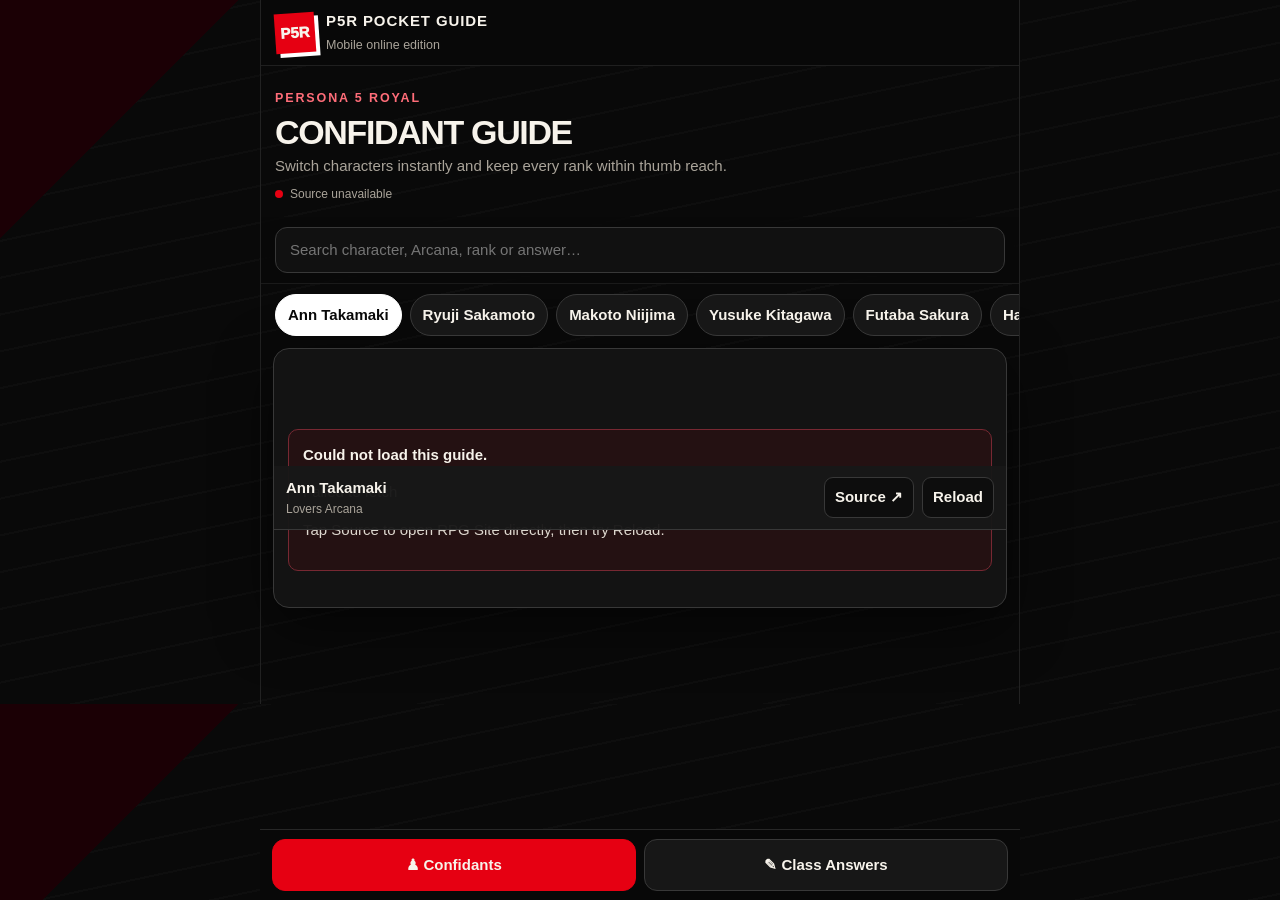
==== index.html @ 0f6f9892 "Replace entry page with complete mobile online guide" ====
<!doctype html>
<html lang="en">
<head>
<meta charset="utf-8">
<meta name="viewport" content="width=device-width,initial-scale=1,maximum-scale=1,viewport-fit=cover">
<meta name="theme-color" content="#090909">
<meta name="apple-mobile-web-app-capable" content="yes">
<meta name="apple-mobile-web-app-status-bar-style" content="black-translucent">
<meta name="apple-mobile-web-app-title" content="P5R Guide">
<title>P5R Pocket Guide</title>
<style>
:root{--r:#e60012;--bg:#090909;--p:#171717;--p2:#202020;--tx:#f7f3eb;--mu:#aaa49a;--ln:#383838;--g:#ffd24a;--safe-b:env(safe-area-inset-bottom,0px)}*{box-sizing:border-box}html{scroll-behavior:smooth}body{margin:0;background:linear-gradient(135deg,#1b0005 0 12%,transparent 12%),repeating-linear-gradient(-12deg,transparent 0 34px,#ffffff05 34px 36px),var(--bg);color:var(--tx);font:15px/1.5 -apple-system,BlinkMacSystemFont,"Segoe UI",sans-serif;padding-bottom:calc(78px + var(--safe-b))}button,input{font:inherit}button{color:inherit}.top{position:sticky;top:0;z-index:20;padding:calc(10px + env(safe-area-inset-top,0px)) 14px 10px;background:#090909ee;backdrop-filter:blur(16px);border-bottom:1px solid #ffffff18}.brand{display:flex;align-items:center;gap:11px}.logo{width:40px;height:40px;display:grid;place-items:center;background:var(--r);font-weight:950;transform:rotate(-4deg);box-shadow:4px 4px #fff}.brand strong{display:block;text-transform:uppercase;letter-spacing:.06em}.brand small{color:var(--mu)}.hero{padding:20px 14px 12px}.hero small{color:#ff6d79;font-weight:850;letter-spacing:.15em;text-transform:uppercase}.hero h1{font-size:34px;line-height:.95;margin:7px 0;text-transform:uppercase;letter-spacing:-.04em}.hero p{margin:0;color:var(--mu)}.tools{position:sticky;top:61px;z-index:15;padding:10px 14px;background:#090909e8;backdrop-filter:blur(14px);border-bottom:1px solid #ffffff13}.search{width:100%;height:46px;border:1px solid var(--ln);border-radius:12px;background:#111;color:#fff;padding:0 14px;outline:none}.search:focus{border-color:var(--r);box-shadow:0 0 0 3px #e600122c}.chips{display:flex;gap:8px;overflow:auto;padding:10px 14px 12px;scrollbar-width:none}.chips::-webkit-scrollbar{display:none}.chip{flex:0 0 auto;border:1px solid var(--ln);background:var(--p);border-radius:999px;padding:9px 12px;font-weight:800}.chip.active{background:#fff;color:#080808;border-color:#fff}.panel{margin:0 12px 18px;border:1px solid var(--ln);border-radius:16px;background:#141414ee;overflow:hidden;box-shadow:0 18px 55px #0008}.panel-head{position:sticky;top:117px;z-index:10;display:flex;align-items:center;gap:8px;padding:11px 12px;background:#171717f5;border-bottom:1px solid var(--ln)}.panel-head div{min-width:0;margin-right:auto}.panel-head strong,.panel-head span{display:block;white-space:nowrap;overflow:hidden;text-overflow:ellipsis}.panel-head span{font-size:12px;color:var(--mu)}.mini{border:1px solid var(--ln);border-radius:9px;background:#0d0d0d;padding:8px 10px;font-weight:750}.content{padding:16px 14px 36px}.content h1{font-size:28px;line-height:1;margin:3px 0 18px;text-transform:uppercase;letter-spacing:-.03em}.content h2{margin:28px 0 12px;padding:9px 11px;background:#fff;color:#090909;border-left:7px solid var(--r);font-size:19px;transform:skew(-1deg)}.content h3{margin:22px 0 10px}.content p{color:#ddd7ce}.line{margin:6px 0;padding:10px 11px 10px 29px;border:1px solid #343434;border-radius:10px;background:#101010;position:relative}.line:before{content:"◆";position:absolute;left:10px;top:11px;color:var(--r);font-size:9px}.line.sub{margin-left:18px;background:#191919}.line.best{border-color:#6b5818;background:#ffd24a12}.rank{margin:10px 0;border:1px solid #3d3d3d;border-radius:12px;overflow:hidden;background:#101010}.rank summary{list-style:none;padding:13px 14px;font-size:17px;font-weight:900;background:#202020}.rank summary::-webkit-details-marker{display:none}.rank summary:before{content:"+";display:inline-grid;place-items:center;width:23px;height:23px;margin-right:9px;background:var(--r);border-radius:5px}.rank[open] summary:before{content:"–"}.rank-body{padding:9px 12px 14px}.note{padding:12px;border:1px solid #6b5818;border-radius:10px;background:#ffd24a11;color:#f3df9c}.loading{text-align:center;color:var(--mu);padding:70px 12px}.spin{width:38px;height:38px;margin:0 auto 12px;border:4px solid #333;border-top-color:var(--r);border-radius:50%;animation:s .8s linear infinite}@keyframes s{to{transform:rotate(360deg)}}.error{padding:14px;border:1px solid #772832;border-radius:10px;background:#e6001215}.hidden{display:none!important}mark{background:var(--g);color:#000;border-radius:3px}.bottom{position:fixed;left:0;right:0;bottom:0;z-index:30;display:grid;grid-template-columns:1fr 1fr;gap:8px;padding:9px 12px calc(9px + var(--safe-b));background:#090909f2;backdrop-filter:blur(18px);border-top:1px solid #ffffff20}.nav{height:52px;border:1px solid var(--ln);border-radius:13px;background:#171717;font-weight:900}.nav.active{background:var(--r);border-color:var(--r)}.status{display:inline-flex;align-items:center;gap:7px;font-size:12px;color:var(--mu);margin-top:8px}.dot{width:8px;height:8px;border-radius:50%;background:#777}.dot.live{background:#52d687}.dot.cache{background:#ffd24a}.dot.err{background:var(--r)}@media(min-width:760px){body{max-width:760px;margin:auto;border-left:1px solid #222;border-right:1px solid #222}.bottom{left:50%;right:auto;width:760px;transform:translateX(-50%)}}
</style>
</head>
<body>
<header class="top"><div class="brand"><div class="logo">P5R</div><div><strong>P5R Pocket Guide</strong><small>Mobile online edition</small></div></div></header>
<section class="hero"><small>Persona 5 Royal</small><h1 id="heroTitle">Confidant Guide</h1><p id="heroText">Switch characters instantly and keep every rank within thumb reach.</p><div class="status"><i class="dot" id="dot"></i><span id="status">Ready</span></div></section>
<div class="tools"><input class="search" id="search" type="search" placeholder="Search character, Arcana, rank or answer…"></div>
<div class="chips" id="chips"></div>
<section class="panel"><div class="panel-head"><div><strong id="title">Select a guide</strong><span id="sub">RPG Site</span></div><button class="mini" id="source">Source ↗</button><button class="mini" id="reload">Reload</button></div><main class="content" id="content"><div class="loading"><div class="spin"></div>Preparing guide…</div></main></section>
<nav class="bottom"><button class="nav active" data-view="conf">♟ Confidants</button><button class="nav" data-view="class">✎ Class Answers</button></nav>
<script>
const RPG='https://www.rpgsite.net';
const conf=[
['Ann Takamaki','Lovers','9381-persona-5-royal-ann-confidant-guide-lovers-choices-romance-gifts'],['Ryuji Sakamoto','Chariot','5471-persona-5-royal-ryuji-confidant-guide-chariot-choices-unlocks'],['Makoto Niijima','Priestess','9378-persona-5-royal-makoto-confidant-guide-priestess-choices-romance-gifts'],['Yusuke Kitagawa','Emperor','9380-persona-5-yusuke-confidant-guide-emperor-choices-unlocks'],['Futaba Sakura','Hermit','9382-persona-5-royal-futaba-confidant-guide-hermit-choices-romance-gifts'],['Haru Okumura','Empress','9379-persona-5-royal-haru-confidant-guide-empress-choices-romance-gifts'],['Kasumi Yoshizawa','Faith','9599-persona-5-royal-kasumi-confidant-guide-faith-choices-romance-gifts'],['Goro Akechi','Justice','9601-persona-5-royal-akechi-confidant-guide-justice-choices-unlocks'],['Caroline & Justine','Strength','5486-persona-5-royal-strength-confidant-fusion-solutions-guide'],['Sadayo Kawakami','Temperance','5473-persona-5-royal-kawakami-confidant-guide-temperance-choices-romance-gifts'],['Tae Takemi','Death','9384-persona-5-royal-takemi-confidant-guide-death-choices-romance-gifts'],['Ichiko Ohya','Devil','9387-persona-5-royal-ohya-confidant-guide-devil-choices-romance-gifts'],['Shinya Oda','Tower','5475-persona-5-royal-oda-confidant-guide-tower-choices-unlock-list'],['Sojiro Sakura','Hierophant','5478-persona-5-royal-sojiro-confidant-guide-hierophant-choices'],['Hifumi Togo','Star','9388-persona-5-royal-hifumi-confidant-guide-star-choices-romance-unlock-gifts'],['Toranosuke Yoshida','Sun','5476-persona-5-royal-yoshida-confidant-guide-sun-link-choices-unlock'],['Chihaya Mifune','Fortune','5472-persona-5-royal-chihaya-confidant-guide-fortune-choices-romance'],['Munehisa Iwai','Hanged Man','9383-persona-5-royal-iwai-confidant-guide-hanged-man-choices-unlock-list'],['Yuuki Mishima','Moon','9385-persona-5-royal-mishima-confidant-guide-moon-choices-answers'],['Takuto Maruki','Councillor','9598-persona-5-royal-maruki-confidant-choices-guide-the-councillor'],['Igor, Morgana & Sae','Automatic','5469-persona-5-confidant-choices-unlocks-for-fool-magician-judgement-igor-morgana-sae']
].map((x,i)=>({id:i,name:x[0],arcana:x[1],url:RPG+'/feature/'+x[2]}));
const classUrl=RPG+'/feature/9602-persona-5-royal-exam-answers-class-test-solutions';
const months=['All','April','May','June','July','September','October','November','December','January'];
let state={view:'conf',item:conf[0],month:'All',url:conf[0].url,raw:''};
const $=s=>document.querySelector(s),$$=s=>[...document.querySelectorAll(s)];
const esc=s=>String(s||'').replace(/[&<>\"]/g,c=>({'&':'&amp;','<':'&lt;','>':'&gt;','\"':'&quot;'}[c]));
function inline(s){return esc(s).replace(/!\[[^\]]*\]\([^)]*\)/g,'').replace(/\[([^\]]+)\]\((https?:\/\/[^)]+)\)/g,'<a href="$2" target="_blank">$1</a>').replace(/\*\*([^*]+)\*\*/g,'<strong>$1</strong>').replace(/(^|\s)(\+3)(?=\s|$|[.,;:])/g,'$1<mark>$2</mark>')}
function clean(raw){let t=raw.replace(/\r/g,'');const m=t.indexOf('Markdown Content:');if(m>=0)t=t.slice(m+17);let a=t.split('\n'),s=a.findIndex(x=>/^#\s+Persona 5/i.test(x.trim()));if(s<0)s=a.findIndex(x=>/^#\s+/.test(x.trim()));if(s<0)s=0;let e=a.findIndex((x,i)=>i>s&&/^(Show comments|In this article|Copyright ©)/i.test(x.trim()));if(e<0)e=a.length;return a.slice(s,e).filter(x=>!/^Advertisement/i.test(x.trim())&&!/^!\[[^\]]*\]\([^)]*\)\s*$/.test(x.trim())).join('\n').trim()}
function render(md){let h='',open=false,n=0;const close=()=>{if(open){h+='</div></details>';open=false}};for(const raw of md.split('\n')){const l=raw.trimEnd(),t=l.trim();if(!t)continue;if(/^###\s+/.test(t)){close();h+=`<details class="rank searchable" ${n++===0?'open':''}><summary>${inline(t.replace(/^###\s+/,''))}</summary><div class="rank-body">`;open=true;continue}if(/^##\s+/.test(t)){close();h+=`<h2 class="searchable">${inline(t.replace(/^##\s+/,''))}</h2>`;continue}if(/^#\s+/.test(t)){close();h+=`<h1 class="searchable">${inline(t.replace(/^#\s+/,''))}</h1>`;continue}const b=l.match(/^(\s*)[-*]\s+(.*)$/);if(b){const sub=b[1].length>1?' sub':'';h+=`<div class="line searchable${sub}${/\+3/.test(b[2])?' best':''}">${inline(b[2])}</div>`;continue}h+=`<p class="searchable">${inline(t)}</p>`}close();return h}
function status(type,text){$('#dot').className='dot '+type;$('#status').textContent=text}
function proxy(url){return'https://r.jina.ai/http://'+url.replace(/^https?:\/\//,'')}
async function fetchGuide(url,force=false){const k='p5r-online:'+url;if(!force){try{const c=localStorage.getItem(k);if(c)return{t:c,mode:'cache'}}catch{}}const r=await fetch(proxy(url),{headers:{Accept:'text/plain'}});if(!r.ok)throw Error('Reader returned '+r.status);const t=clean(await r.text());if(t.length<300)throw Error('Source content was incomplete');try{localStorage.setItem(k,t)}catch{}return{t,mode:'live'}}
function renderChips(){const box=$('#chips');box.innerHTML='';const list=state.view==='conf'?conf:months.map((m,i)=>({id:i,name:m,arcana:'Class answers'}));list.forEach(x=>{const active=state.view==='conf'?x.id===state.item.id:x.name===state.month;const b=document.createElement('button');b.className='chip'+(active?' active':'');b.textContent=state.view==='conf'?x.name:x.name;b.onclick=()=>{if(state.view==='conf'){state.item=x;state.url=x.url;load(false)}else{state.month=x.name;state.url=classUrl;load(false)};renderChips();requestAnimationFrame(()=>b.scrollIntoView({behavior:'smooth',inline:'center',block:'nearest'}))};box.appendChild(b)})}
function monthSlice(md,m){if(m==='All')return md;const lines=md.split('\n'),re=new RegExp('^##\\s+'+m+'\\b','i');let s=lines.findIndex(x=>re.test(x.trim()));if(s<0)return md;let e=lines.findIndex((x,i)=>i>s&&/^##\s+/.test(x.trim()));if(e<0)e=lines.length;return'# '+m+' Class & Exam Answers\n'+lines.slice(s,e).join('\n')}
async function load(force){$('#content').innerHTML='<div class="loading"><div class="spin"></div>Loading and reorganizing RPG Site…</div>';status('','Loading');$('#title').textContent=state.view==='conf'?state.item.name:(state.month==='All'?'All Class Answers':state.month+' Answers');$('#sub').textContent=state.view==='conf'?state.item.arcana+' Arcana':'Chronological answer guide';try{const r=await fetchGuide(state.url,force);state.raw=r.t;$('#content').innerHTML=render(state.view==='class'?monthSlice(r.t,state.month):r.t);status(r.mode,r.mode==='live'?'Live RPG Site content':'Loaded from browser cache');filter($('#search').value)}catch(e){$('#content').innerHTML=`<div class="error"><strong>Could not load this guide.</strong><p>${esc(e.message)}</p><p>Tap Source to open RPG Site directly, then try Reload.</p></div>`;status('err','Source unavailable')}}
function filter(q){q=q.trim().toLowerCase();$$('.searchable').forEach(x=>x.classList.toggle('hidden',!!q&&!x.textContent.toLowerCase().includes(q)));$$('.rank').forEach(x=>{if(q&&x.textContent.toLowerCase().includes(q))x.open=true})}
function switchView(v){state.view=v;$$('.nav').forEach(b=>b.classList.toggle('active',b.dataset.view===v));if(v==='conf'){$('#heroTitle').textContent='Confidant Guide';$('#heroText').textContent='Switch characters instantly and keep every rank within thumb reach.';state.url=state.item.url}else{$('#heroTitle').textContent='Class Answer Guide';$('#heroText').textContent='Jump by month and find class or exam answers quickly.';state.url=classUrl}renderChips();load(false)}
$$('.nav').forEach(b=>b.onclick=()=>switchView(b.dataset.view));$('#source').onclick=()=>window.open(state.url,'_blank','noopener');$('#reload').onclick=()=>load(true);$('#search').oninput=e=>filter(e.target.value);renderChips();load(false);
</script>
</body>
</html>
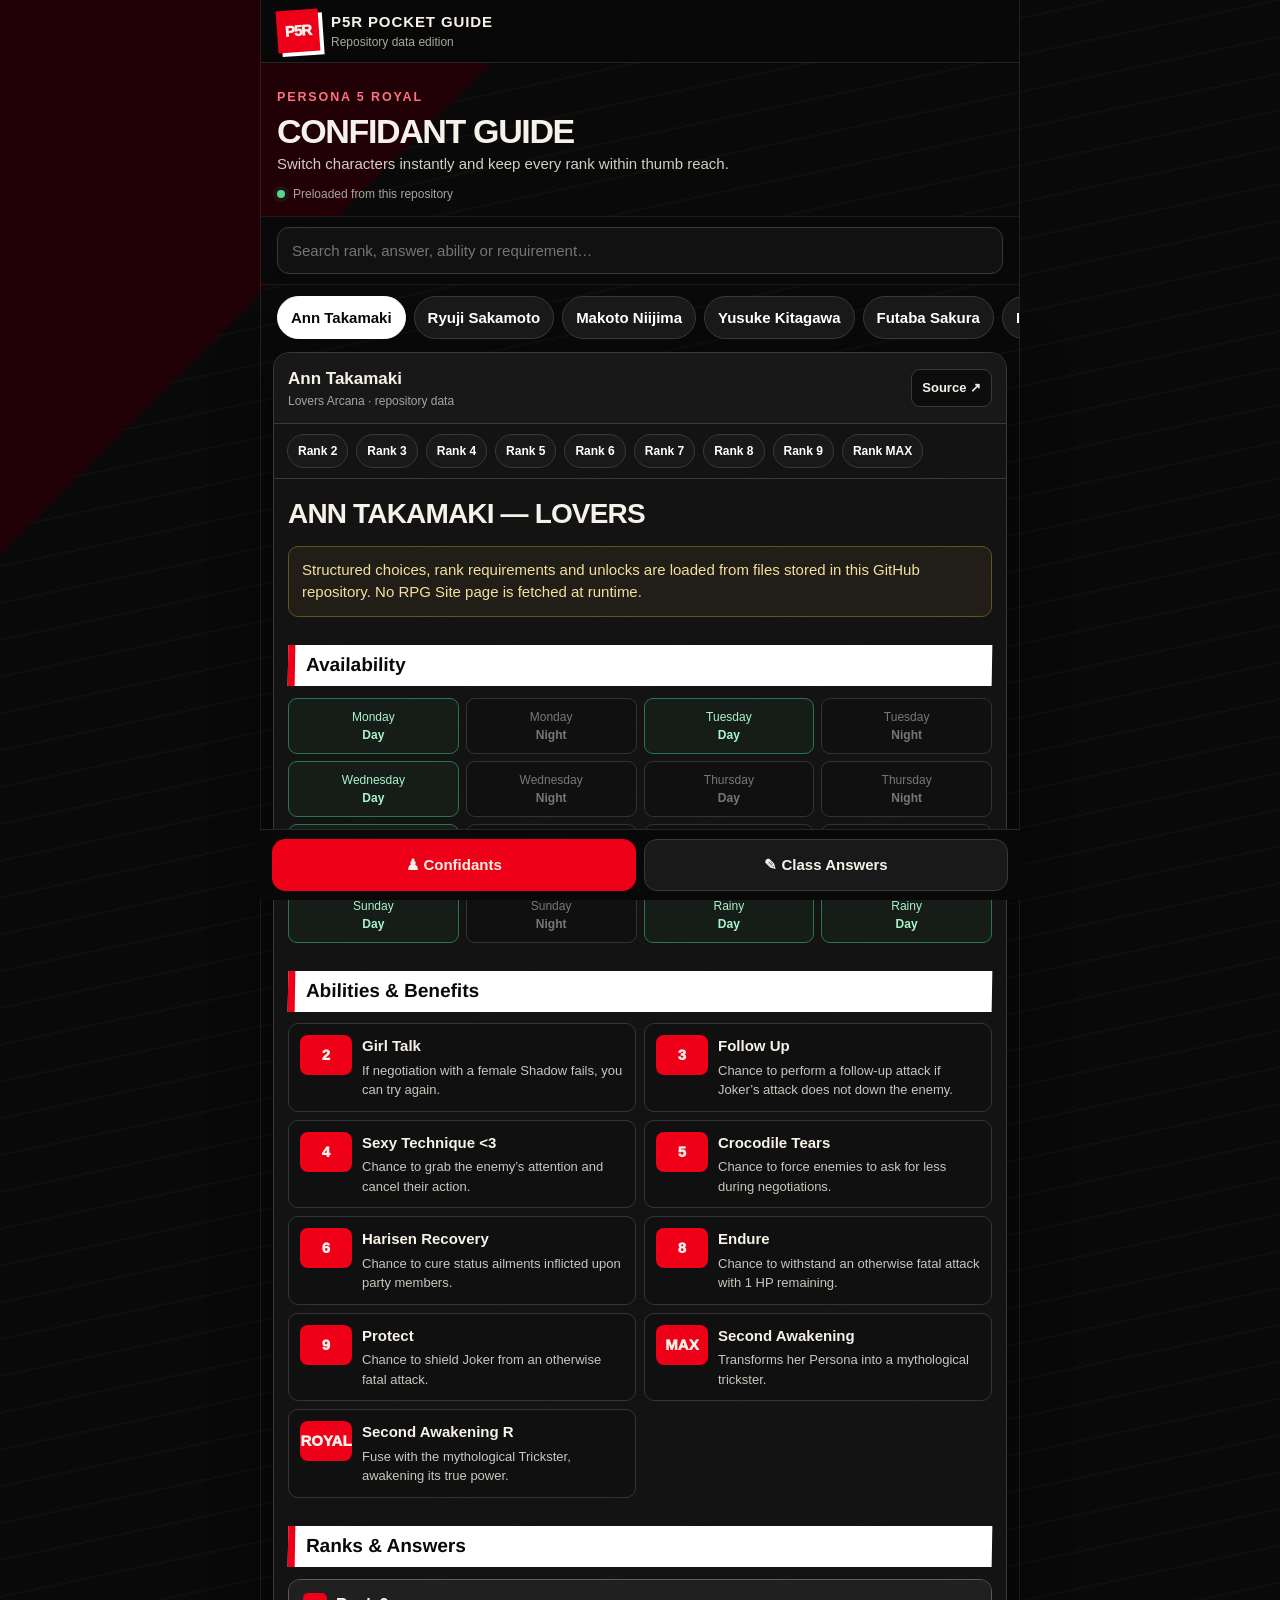
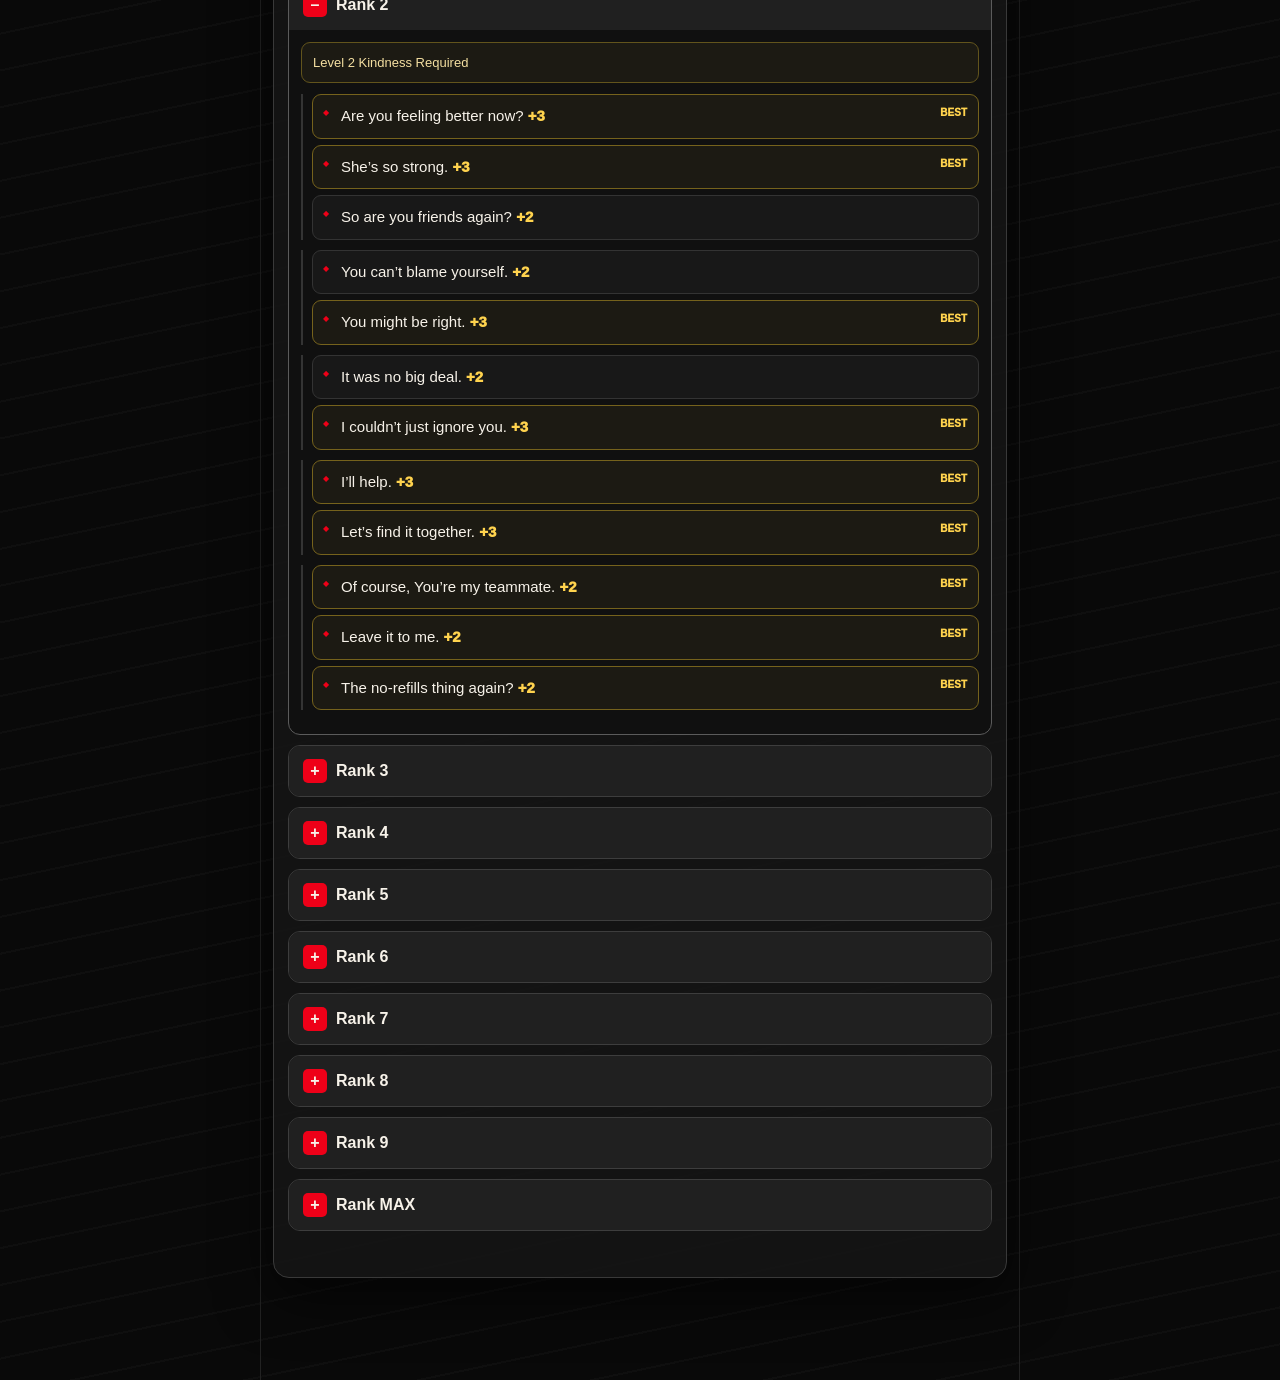
==== commit 96bcbbc1: "Use repository-local structured guide data" ====
--- a/index.html
+++ b/index.html
@@ -1,46 +1,57 @@
 <!doctype html>
 <html lang="en">
 <head>
-<meta charset="utf-8">
-<meta name="viewport" content="width=device-width,initial-scale=1,maximum-scale=1,viewport-fit=cover">
-<meta name="theme-color" content="#090909">
-<meta name="apple-mobile-web-app-capable" content="yes">
-<meta name="apple-mobile-web-app-status-bar-style" content="black-translucent">
-<meta name="apple-mobile-web-app-title" content="P5R Guide">
-<title>P5R Pocket Guide</title>
-<style>
-:root{--r:#e60012;--bg:#090909;--p:#171717;--p2:#202020;--tx:#f7f3eb;--mu:#aaa49a;--ln:#383838;--g:#ffd24a;--safe-b:env(safe-area-inset-bottom,0px)}*{box-sizing:border-box}html{scroll-behavior:smooth}body{margin:0;background:linear-gradient(135deg,#1b0005 0 12%,transparent 12%),repeating-linear-gradient(-12deg,transparent 0 34px,#ffffff05 34px 36px),var(--bg);color:var(--tx);font:15px/1.5 -apple-system,BlinkMacSystemFont,"Segoe UI",sans-serif;padding-bottom:calc(78px + var(--safe-b))}button,input{font:inherit}button{color:inherit}.top{position:sticky;top:0;z-index:20;padding:calc(10px + env(safe-area-inset-top,0px)) 14px 10px;background:#090909ee;backdrop-filter:blur(16px);border-bottom:1px solid #ffffff18}.brand{display:flex;align-items:center;gap:11px}.logo{width:40px;height:40px;display:grid;place-items:center;background:var(--r);font-weight:950;transform:rotate(-4deg);box-shadow:4px 4px #fff}.brand strong{display:block;text-transform:uppercase;letter-spacing:.06em}.brand small{color:var(--mu)}.hero{padding:20px 14px 12px}.hero small{color:#ff6d79;font-weight:850;letter-spacing:.15em;text-transform:uppercase}.hero h1{font-size:34px;line-height:.95;margin:7px 0;text-transform:uppercase;letter-spacing:-.04em}.hero p{margin:0;color:var(--mu)}.tools{position:sticky;top:61px;z-index:15;padding:10px 14px;background:#090909e8;backdrop-filter:blur(14px);border-bottom:1px solid #ffffff13}.search{width:100%;height:46px;border:1px solid var(--ln);border-radius:12px;background:#111;color:#fff;padding:0 14px;outline:none}.search:focus{border-color:var(--r);box-shadow:0 0 0 3px #e600122c}.chips{display:flex;gap:8px;overflow:auto;padding:10px 14px 12px;scrollbar-width:none}.chips::-webkit-scrollbar{display:none}.chip{flex:0 0 auto;border:1px solid var(--ln);background:var(--p);border-radius:999px;padding:9px 12px;font-weight:800}.chip.active{background:#fff;color:#080808;border-color:#fff}.panel{margin:0 12px 18px;border:1px solid var(--ln);border-radius:16px;background:#141414ee;overflow:hidden;box-shadow:0 18px 55px #0008}.panel-head{position:sticky;top:117px;z-index:10;display:flex;align-items:center;gap:8px;padding:11px 12px;background:#171717f5;border-bottom:1px solid var(--ln)}.panel-head div{min-width:0;margin-right:auto}.panel-head strong,.panel-head span{display:block;white-space:nowrap;overflow:hidden;text-overflow:ellipsis}.panel-head span{font-size:12px;color:var(--mu)}.mini{border:1px solid var(--ln);border-radius:9px;background:#0d0d0d;padding:8px 10px;font-weight:750}.content{padding:16px 14px 36px}.content h1{font-size:28px;line-height:1;margin:3px 0 18px;text-transform:uppercase;letter-spacing:-.03em}.content h2{margin:28px 0 12px;padding:9px 11px;background:#fff;color:#090909;border-left:7px solid var(--r);font-size:19px;transform:skew(-1deg)}.content h3{margin:22px 0 10px}.content p{color:#ddd7ce}.line{margin:6px 0;padding:10px 11px 10px 29px;border:1px solid #343434;border-radius:10px;background:#101010;position:relative}.line:before{content:"◆";position:absolute;left:10px;top:11px;color:var(--r);font-size:9px}.line.sub{margin-left:18px;background:#191919}.line.best{border-color:#6b5818;background:#ffd24a12}.rank{margin:10px 0;border:1px solid #3d3d3d;border-radius:12px;overflow:hidden;background:#101010}.rank summary{list-style:none;padding:13px 14px;font-size:17px;font-weight:900;background:#202020}.rank summary::-webkit-details-marker{display:none}.rank summary:before{content:"+";display:inline-grid;place-items:center;width:23px;height:23px;margin-right:9px;background:var(--r);border-radius:5px}.rank[open] summary:before{content:"–"}.rank-body{padding:9px 12px 14px}.note{padding:12px;border:1px solid #6b5818;border-radius:10px;background:#ffd24a11;color:#f3df9c}.loading{text-align:center;color:var(--mu);padding:70px 12px}.spin{width:38px;height:38px;margin:0 auto 12px;border:4px solid #333;border-top-color:var(--r);border-radius:50%;animation:s .8s linear infinite}@keyframes s{to{transform:rotate(360deg)}}.error{padding:14px;border:1px solid #772832;border-radius:10px;background:#e6001215}.hidden{display:none!important}mark{background:var(--g);color:#000;border-radius:3px}.bottom{position:fixed;left:0;right:0;bottom:0;z-index:30;display:grid;grid-template-columns:1fr 1fr;gap:8px;padding:9px 12px calc(9px + var(--safe-b));background:#090909f2;backdrop-filter:blur(18px);border-top:1px solid #ffffff20}.nav{height:52px;border:1px solid var(--ln);border-radius:13px;background:#171717;font-weight:900}.nav.active{background:var(--r);border-color:var(--r)}.status{display:inline-flex;align-items:center;gap:7px;font-size:12px;color:var(--mu);margin-top:8px}.dot{width:8px;height:8px;border-radius:50%;background:#777}.dot.live{background:#52d687}.dot.cache{background:#ffd24a}.dot.err{background:var(--r)}@media(min-width:760px){body{max-width:760px;margin:auto;border-left:1px solid #222;border-right:1px solid #222}.bottom{left:50%;right:auto;width:760px;transform:translateX(-50%)}}
-</style>
+  <meta charset="utf-8">
+  <meta name="viewport" content="width=device-width,initial-scale=1,maximum-scale=1,viewport-fit=cover">
+  <meta name="theme-color" content="#090909">
+  <meta name="color-scheme" content="dark">
+  <meta name="apple-mobile-web-app-capable" content="yes">
+  <meta name="apple-mobile-web-app-status-bar-style" content="black-translucent">
+  <meta name="apple-mobile-web-app-title" content="P5R Guide">
+  <meta name="format-detection" content="telephone=no">
+  <title>P5R Pocket Guide</title>
+  <link rel="stylesheet" href="./styles.css?v=3">
 </head>
 <body>
-<header class="top"><div class="brand"><div class="logo">P5R</div><div><strong>P5R Pocket Guide</strong><small>Mobile online edition</small></div></div></header>
-<section class="hero"><small>Persona 5 Royal</small><h1 id="heroTitle">Confidant Guide</h1><p id="heroText">Switch characters instantly and keep every rank within thumb reach.</p><div class="status"><i class="dot" id="dot"></i><span id="status">Ready</span></div></section>
-<div class="tools"><input class="search" id="search" type="search" placeholder="Search character, Arcana, rank or answer…"></div>
-<div class="chips" id="chips"></div>
-<section class="panel"><div class="panel-head"><div><strong id="title">Select a guide</strong><span id="sub">RPG Site</span></div><button class="mini" id="source">Source ↗</button><button class="mini" id="reload">Reload</button></div><main class="content" id="content"><div class="loading"><div class="spin"></div>Preparing guide…</div></main></section>
-<nav class="bottom"><button class="nav active" data-view="conf">♟ Confidants</button><button class="nav" data-view="class">✎ Class Answers</button></nav>
-<script>
-const RPG='https://www.rpgsite.net';
-const conf=[
-['Ann Takamaki','Lovers','9381-persona-5-royal-ann-confidant-guide-lovers-choices-romance-gifts'],['Ryuji Sakamoto','Chariot','5471-persona-5-royal-ryuji-confidant-guide-chariot-choices-unlocks'],['Makoto Niijima','Priestess','9378-persona-5-royal-makoto-confidant-guide-priestess-choices-romance-gifts'],['Yusuke Kitagawa','Emperor','9380-persona-5-yusuke-confidant-guide-emperor-choices-unlocks'],['Futaba Sakura','Hermit','9382-persona-5-royal-futaba-confidant-guide-hermit-choices-romance-gifts'],['Haru Okumura','Empress','9379-persona-5-royal-haru-confidant-guide-empress-choices-romance-gifts'],['Kasumi Yoshizawa','Faith','9599-persona-5-royal-kasumi-confidant-guide-faith-choices-romance-gifts'],['Goro Akechi','Justice','9601-persona-5-royal-akechi-confidant-guide-justice-choices-unlocks'],['Caroline & Justine','Strength','5486-persona-5-royal-strength-confidant-fusion-solutions-guide'],['Sadayo Kawakami','Temperance','5473-persona-5-royal-kawakami-confidant-guide-temperance-choices-romance-gifts'],['Tae Takemi','Death','9384-persona-5-royal-takemi-confidant-guide-death-choices-romance-gifts'],['Ichiko Ohya','Devil','9387-persona-5-royal-ohya-confidant-guide-devil-choices-romance-gifts'],['Shinya Oda','Tower','5475-persona-5-royal-oda-confidant-guide-tower-choices-unlock-list'],['Sojiro Sakura','Hierophant','5478-persona-5-royal-sojiro-confidant-guide-hierophant-choices'],['Hifumi Togo','Star','9388-persona-5-royal-hifumi-confidant-guide-star-choices-romance-unlock-gifts'],['Toranosuke Yoshida','Sun','5476-persona-5-royal-yoshida-confidant-guide-sun-link-choices-unlock'],['Chihaya Mifune','Fortune','5472-persona-5-royal-chihaya-confidant-guide-fortune-choices-romance'],['Munehisa Iwai','Hanged Man','9383-persona-5-royal-iwai-confidant-guide-hanged-man-choices-unlock-list'],['Yuuki Mishima','Moon','9385-persona-5-royal-mishima-confidant-guide-moon-choices-answers'],['Takuto Maruki','Councillor','9598-persona-5-royal-maruki-confidant-choices-guide-the-councillor'],['Igor, Morgana & Sae','Automatic','5469-persona-5-confidant-choices-unlocks-for-fool-magician-judgement-igor-morgana-sae']
-].map((x,i)=>({id:i,name:x[0],arcana:x[1],url:RPG+'/feature/'+x[2]}));
-const classUrl=RPG+'/feature/9602-persona-5-royal-exam-answers-class-test-solutions';
-const months=['All','April','May','June','July','September','October','November','December','January'];
-let state={view:'conf',item:conf[0],month:'All',url:conf[0].url,raw:''};
-const $=s=>document.querySelector(s),$$=s=>[...document.querySelectorAll(s)];
-const esc=s=>String(s||'').replace(/[&<>\"]/g,c=>({'&':'&amp;','<':'&lt;','>':'&gt;','\"':'&quot;'}[c]));
-function inline(s){return esc(s).replace(/!\[[^\]]*\]\([^)]*\)/g,'').replace(/\[([^\]]+)\]\((https?:\/\/[^)]+)\)/g,'<a href="$2" target="_blank">$1</a>').replace(/\*\*([^*]+)\*\*/g,'<strong>$1</strong>').replace(/(^|\s)(\+3)(?=\s|$|[.,;:])/g,'$1<mark>$2</mark>')}
-function clean(raw){let t=raw.replace(/\r/g,'');const m=t.indexOf('Markdown Content:');if(m>=0)t=t.slice(m+17);let a=t.split('\n'),s=a.findIndex(x=>/^#\s+Persona 5/i.test(x.trim()));if(s<0)s=a.findIndex(x=>/^#\s+/.test(x.trim()));if(s<0)s=0;let e=a.findIndex((x,i)=>i>s&&/^(Show comments|In this article|Copyright ©)/i.test(x.trim()));if(e<0)e=a.length;return a.slice(s,e).filter(x=>!/^Advertisement/i.test(x.trim())&&!/^!\[[^\]]*\]\([^)]*\)\s*$/.test(x.trim())).join('\n').trim()}
-function render(md){let h='',open=false,n=0;const close=()=>{if(open){h+='</div></details>';open=false}};for(const raw of md.split('\n')){const l=raw.trimEnd(),t=l.trim();if(!t)continue;if(/^###\s+/.test(t)){close();h+=`<details class="rank searchable" ${n++===0?'open':''}><summary>${inline(t.replace(/^###\s+/,''))}</summary><div class="rank-body">`;open=true;continue}if(/^##\s+/.test(t)){close();h+=`<h2 class="searchable">${inline(t.replace(/^##\s+/,''))}</h2>`;continue}if(/^#\s+/.test(t)){close();h+=`<h1 class="searchable">${inline(t.replace(/^#\s+/,''))}</h1>`;continue}const b=l.match(/^(\s*)[-*]\s+(.*)$/);if(b){const sub=b[1].length>1?' sub':'';h+=`<div class="line searchable${sub}${/\+3/.test(b[2])?' best':''}">${inline(b[2])}</div>`;continue}h+=`<p class="searchable">${inline(t)}</p>`}close();return h}
-function status(type,text){$('#dot').className='dot '+type;$('#status').textContent=text}
-function proxy(url){return'https://r.jina.ai/http://'+url.replace(/^https?:\/\//,'')}
-async function fetchGuide(url,force=false){const k='p5r-online:'+url;if(!force){try{const c=localStorage.getItem(k);if(c)return{t:c,mode:'cache'}}catch{}}const r=await fetch(proxy(url),{headers:{Accept:'text/plain'}});if(!r.ok)throw Error('Reader returned '+r.status);const t=clean(await r.text());if(t.length<300)throw Error('Source content was incomplete');try{localStorage.setItem(k,t)}catch{}return{t,mode:'live'}}
-function renderChips(){const box=$('#chips');box.innerHTML='';const list=state.view==='conf'?conf:months.map((m,i)=>({id:i,name:m,arcana:'Class answers'}));list.forEach(x=>{const active=state.view==='conf'?x.id===state.item.id:x.name===state.month;const b=document.createElement('button');b.className='chip'+(active?' active':'');b.textContent=state.view==='conf'?x.name:x.name;b.onclick=()=>{if(state.view==='conf'){state.item=x;state.url=x.url;load(false)}else{state.month=x.name;state.url=classUrl;load(false)};renderChips();requestAnimationFrame(()=>b.scrollIntoView({behavior:'smooth',inline:'center',block:'nearest'}))};box.appendChild(b)})}
-function monthSlice(md,m){if(m==='All')return md;const lines=md.split('\n'),re=new RegExp('^##\\s+'+m+'\\b','i');let s=lines.findIndex(x=>re.test(x.trim()));if(s<0)return md;let e=lines.findIndex((x,i)=>i>s&&/^##\s+/.test(x.trim()));if(e<0)e=lines.length;return'# '+m+' Class & Exam Answers\n'+lines.slice(s,e).join('\n')}
-async function load(force){$('#content').innerHTML='<div class="loading"><div class="spin"></div>Loading and reorganizing RPG Site…</div>';status('','Loading');$('#title').textContent=state.view==='conf'?state.item.name:(state.month==='All'?'All Class Answers':state.month+' Answers');$('#sub').textContent=state.view==='conf'?state.item.arcana+' Arcana':'Chronological answer guide';try{const r=await fetchGuide(state.url,force);state.raw=r.t;$('#content').innerHTML=render(state.view==='class'?monthSlice(r.t,state.month):r.t);status(r.mode,r.mode==='live'?'Live RPG Site content':'Loaded from browser cache');filter($('#search').value)}catch(e){$('#content').innerHTML=`<div class="error"><strong>Could not load this guide.</strong><p>${esc(e.message)}</p><p>Tap Source to open RPG Site directly, then try Reload.</p></div>`;status('err','Source unavailable')}}
-function filter(q){q=q.trim().toLowerCase();$$('.searchable').forEach(x=>x.classList.toggle('hidden',!!q&&!x.textContent.toLowerCase().includes(q)));$$('.rank').forEach(x=>{if(q&&x.textContent.toLowerCase().includes(q))x.open=true})}
-function switchView(v){state.view=v;$$('.nav').forEach(b=>b.classList.toggle('active',b.dataset.view===v));if(v==='conf'){$('#heroTitle').textContent='Confidant Guide';$('#heroText').textContent='Switch characters instantly and keep every rank within thumb reach.';state.url=state.item.url}else{$('#heroTitle').textContent='Class Answer Guide';$('#heroText').textContent='Jump by month and find class or exam answers quickly.';state.url=classUrl}renderChips();load(false)}
-$$('.nav').forEach(b=>b.onclick=()=>switchView(b.dataset.view));$('#source').onclick=()=>window.open(state.url,'_blank','noopener');$('#reload').onclick=()=>load(true);$('#search').oninput=e=>filter(e.target.value);renderChips();load(false);
-</script>
+  <header class="topbar">
+    <div class="brand">
+      <span class="logo">P5R</span>
+      <span><strong>P5R Pocket Guide</strong><small>Repository data edition</small></span>
+    </div>
+  </header>
+
+  <section class="hero">
+    <small>Persona 5 Royal</small>
+    <h1 id="heroTitle">Confidant Guide</h1>
+    <p id="heroText">Switch characters instantly and keep every rank within thumb reach.</p>
+    <div class="status"><i></i><span>Preloaded from this repository</span></div>
+  </section>
+
+  <section class="searchbar">
+    <input id="searchInput" type="search" placeholder="Search rank, answer, ability or requirement…" autocomplete="off">
+  </section>
+
+  <nav id="filterChips" class="chips" aria-label="Guide filters"></nav>
+
+  <main class="panel">
+    <header class="panelHead">
+      <span><strong id="panelTitle">Loading guide…</strong><small id="panelMeta">Local structured data</small></span>
+      <a id="sourceLink" class="sourceLink" href="#" target="_blank" rel="noreferrer">Source ↗</a>
+    </header>
+    <nav id="rankJumps" class="rankJumps" aria-label="Rank shortcuts"></nav>
+    <article id="content" class="content" aria-live="polite">
+      <div class="loading">Preparing local guide data…</div>
+    </article>
+  </main>
+
+  <button id="backTop" class="backTop" aria-label="Back to top">↑</button>
+
+  <nav class="bottomNav" aria-label="Main sections">
+    <button class="navButton active" data-view="confidants">♟ Confidants</button>
+    <button class="navButton" data-view="class">✎ Class Answers</button>
+  </nav>
+
+  <noscript>This guide requires JavaScript, but all guide data is stored locally in the repository.</noscript>
+  <script type="module" src="./app.js?v=3"></script>
 </body>
 </html>
--- a/styles.css
+++ b/styles.css
@@ -0,0 +1,2 @@
+:root{--red:#ee0018;--bg:#090909;--panel:#151515;--panel2:#202020;--text:#f7f2e9;--muted:#aaa39a;--line:#393939;--gold:#ffd34e;--green:#55d88d;--safeTop:env(safe-area-inset-top,0px);--safeBottom:env(safe-area-inset-bottom,0px)}
+*{box-sizing:border-box}html{scroll-behavior:smooth}body{margin:0;min-height:100vh;padding-bottom:calc(82px + var(--safeBottom));background:linear-gradient(135deg,#210006 0 13%,transparent 13%),repeating-linear-gradient(-12deg,transparent 0 34px,#ffffff06 34px 36px),var(--bg);color:var(--text);font:15px/1.5 -apple-system,BlinkMacSystemFont,"Segoe UI",sans-serif}button,input{font:inherit}button{color:inherit}a{color:inherit}.topbar{position:sticky;top:0;z-index:30;padding:calc(10px + var(--safeTop)) 16px 10px;background:#090909f2;border-bottom:1px solid #ffffff1c;-webkit-backdrop-filter:blur(18px);backdrop-filter:blur(18px)}.brand{display:flex;align-items:center;gap:12px}.brand>span:last-child{min-width:0}.logo{width:42px;height:42px;display:grid;place-items:center;flex:none;background:var(--red);font-weight:950;letter-spacing:-1px;transform:rotate(-4deg);box-shadow:4px 4px #fff}.brand strong,.brand small{display:block}.brand strong{text-transform:uppercase;letter-spacing:.06em}.brand small{color:var(--muted);font-size:12px}.hero{padding:22px 16px 13px}.hero>small{color:#ff7180;font-weight:900;letter-spacing:.15em;text-transform:uppercase}.hero h1{margin:7px 0 5px;font-size:34px;line-height:.98;letter-spacing:-.04em;text-transform:uppercase}.hero p{margin:0;color:#d5cec5}.status{display:flex;align-items:center;gap:8px;margin-top:10px;color:var(--muted);font-size:12px}.status i{width:8px;height:8px;border-radius:50%;background:var(--green);box-shadow:0 0 0 4px #55d88d14}.searchbar{position:sticky;top:calc(63px + var(--safeTop));z-index:20;padding:10px 16px;background:#090909ee;border-block:1px solid #ffffff13;-webkit-backdrop-filter:blur(16px);backdrop-filter:blur(16px)}.searchbar input{width:100%;height:47px;padding:0 14px;border:1px solid var(--line);border-radius:12px;background:#111;color:#fff;outline:0}.searchbar input:focus{border-color:var(--red);box-shadow:0 0 0 3px #ee001826}.chips,.rankJumps{display:flex;gap:8px;overflow-x:auto;scrollbar-width:none;-webkit-overflow-scrolling:touch}.chips::-webkit-scrollbar,.rankJumps::-webkit-scrollbar{display:none}.chips{padding:11px 16px 13px}.chip,.rankChip{flex:0 0 auto;border:1px solid var(--line);background:#191919;color:#fff;border-radius:999px;font-weight:850}.chip{min-height:43px;padding:9px 13px}.chip.active{background:#fff;color:#080808;border-color:#fff}.panel{margin:0 12px 20px;border:1px solid var(--line);border-radius:16px;background:#141414f5;box-shadow:0 18px 55px #0009;overflow:visible}.panelHead{display:flex;align-items:center;gap:10px;padding:13px 14px;border-bottom:1px solid var(--line);background:#181818;border-radius:15px 15px 0 0}.panelHead>span{min-width:0;margin-right:auto}.panelHead strong,.panelHead small{display:block;overflow:hidden;text-overflow:ellipsis;white-space:nowrap}.panelHead strong{font-size:17px}.panelHead small{color:var(--muted);font-size:12px}.sourceLink{flex:none;padding:8px 10px;border:1px solid var(--line);border-radius:9px;background:#0d0d0d;text-decoration:none;font-weight:800;font-size:13px}.rankJumps{padding:10px 13px;border-bottom:1px solid var(--line)}.rankJumps:empty{display:none}.rankChip{padding:7px 10px;font-size:12px}.content{padding:18px 14px 36px;overflow-wrap:anywhere}.content h1{margin:3px 0 18px;font-size:28px;line-height:1;letter-spacing:-.03em;text-transform:uppercase}.content h2{margin:28px 0 12px;padding:9px 11px;background:#fff;color:#090909;border-left:7px solid var(--red);font-size:19px;line-height:1.2;transform:skew(-1deg)}.notice{margin:0 0 18px;padding:12px 13px;border:1px solid #62541c;border-radius:10px;background:#ffd34e0e;color:#f4dfa1}.availability{display:grid;grid-template-columns:repeat(2,minmax(0,1fr));gap:7px}.availability span{padding:9px;border:1px solid #333;border-radius:9px;background:#101010;text-align:center;color:#777;font-size:12px}.availability span.on{border-color:#28754e;background:#55d88d0d;color:#a9f3ca}.abilities{display:grid;gap:8px}.ability{display:grid;grid-template-columns:52px minmax(0,1fr);gap:10px;padding:11px;border:1px solid #353535;border-radius:10px;background:#101010}.abilityRank{display:grid;place-items:center;align-self:start;min-height:40px;border-radius:8px;background:var(--red);font-weight:950}.ability strong{display:block}.ability p{margin:3px 0 0;color:#cbc5bc;font-size:13px}.rank{margin:10px 0;border:1px solid #3d3d3d;border-radius:12px;overflow:hidden;background:#101010}.rank[open]{border-color:#5b5b5b}.rank summary{display:flex;align-items:center;list-style:none;padding:13px 14px;background:#202020;font-size:16px;font-weight:900;cursor:pointer}.rank summary::-webkit-details-marker{display:none}.rank summary:before{content:"+";display:inline-grid;place-items:center;width:24px;height:24px;margin-right:9px;border-radius:5px;background:var(--red);flex:none}.rank[open] summary:before{content:"–"}.rankBody{padding:10px 12px 14px}.rankNote{margin:2px 0 11px;padding:10px 11px;border:1px solid #62541c;border-radius:9px;background:#ffd34e0d;color:#f4dfa1;font-size:13px}.answerGroup{margin:10px 0;padding-left:9px;border-left:2px solid #343434}.answer{position:relative;margin:6px 0;padding:10px 11px 10px 28px;border:1px solid #333;border-radius:9px;background:#181818}.answer:before{content:"◆";position:absolute;left:10px;top:12px;color:var(--red);font-size:8px}.answer.best{border-color:#75621c;background:#ffd34e0d}.answer.best:after{content:"BEST";float:right;margin-left:8px;color:var(--gold);font-size:10px;font-weight:950}.points{color:var(--gold);font-weight:950}.classMonth{margin-top:28px}.classAnswer{display:grid;grid-template-columns:55px minmax(0,1fr);gap:11px;align-items:start;margin:8px 0;padding:11px;border:1px solid #363636;border-radius:10px;background:#101010}.date{display:grid;place-items:center;min-height:48px;border-radius:9px;background:var(--red);font-weight:950;line-height:1.05;text-align:center}.answerPills{display:flex;flex-wrap:wrap;gap:6px}.answerPill{padding:7px 9px;border-radius:8px;background:#222;border:1px solid #3a3a3a}.empty,.loading,.error{padding:55px 12px;text-align:center;color:var(--muted)}.error{color:#ffadb4}.hidden{display:none!important}mark{background:var(--gold);color:#000;border-radius:3px}.backTop{position:fixed;right:14px;bottom:calc(87px + var(--safeBottom));z-index:25;width:44px;height:44px;border:1px solid #ffffff34;border-radius:50%;background:#202020;opacity:0;pointer-events:none;transition:.2s}.backTop.visible{opacity:1;pointer-events:auto}.bottomNav{position:fixed;left:0;right:0;bottom:0;z-index:40;display:grid;grid-template-columns:1fr 1fr;gap:8px;padding:9px 12px calc(9px + var(--safeBottom));background:#090909f3;border-top:1px solid #ffffff20;-webkit-backdrop-filter:blur(20px);backdrop-filter:blur(20px)}.navButton{height:52px;border:1px solid var(--line);border-radius:13px;background:#191919;font-weight:900}.navButton.active{background:var(--red);border-color:var(--red)}noscript{display:block;padding:20px;color:#fff}@media(min-width:760px){body{max-width:760px;margin:auto;border-inline:1px solid #222}.bottomNav{left:50%;right:auto;width:760px;transform:translateX(-50%)}.availability{grid-template-columns:repeat(4,minmax(0,1fr))}.abilities{grid-template-columns:1fr 1fr}}
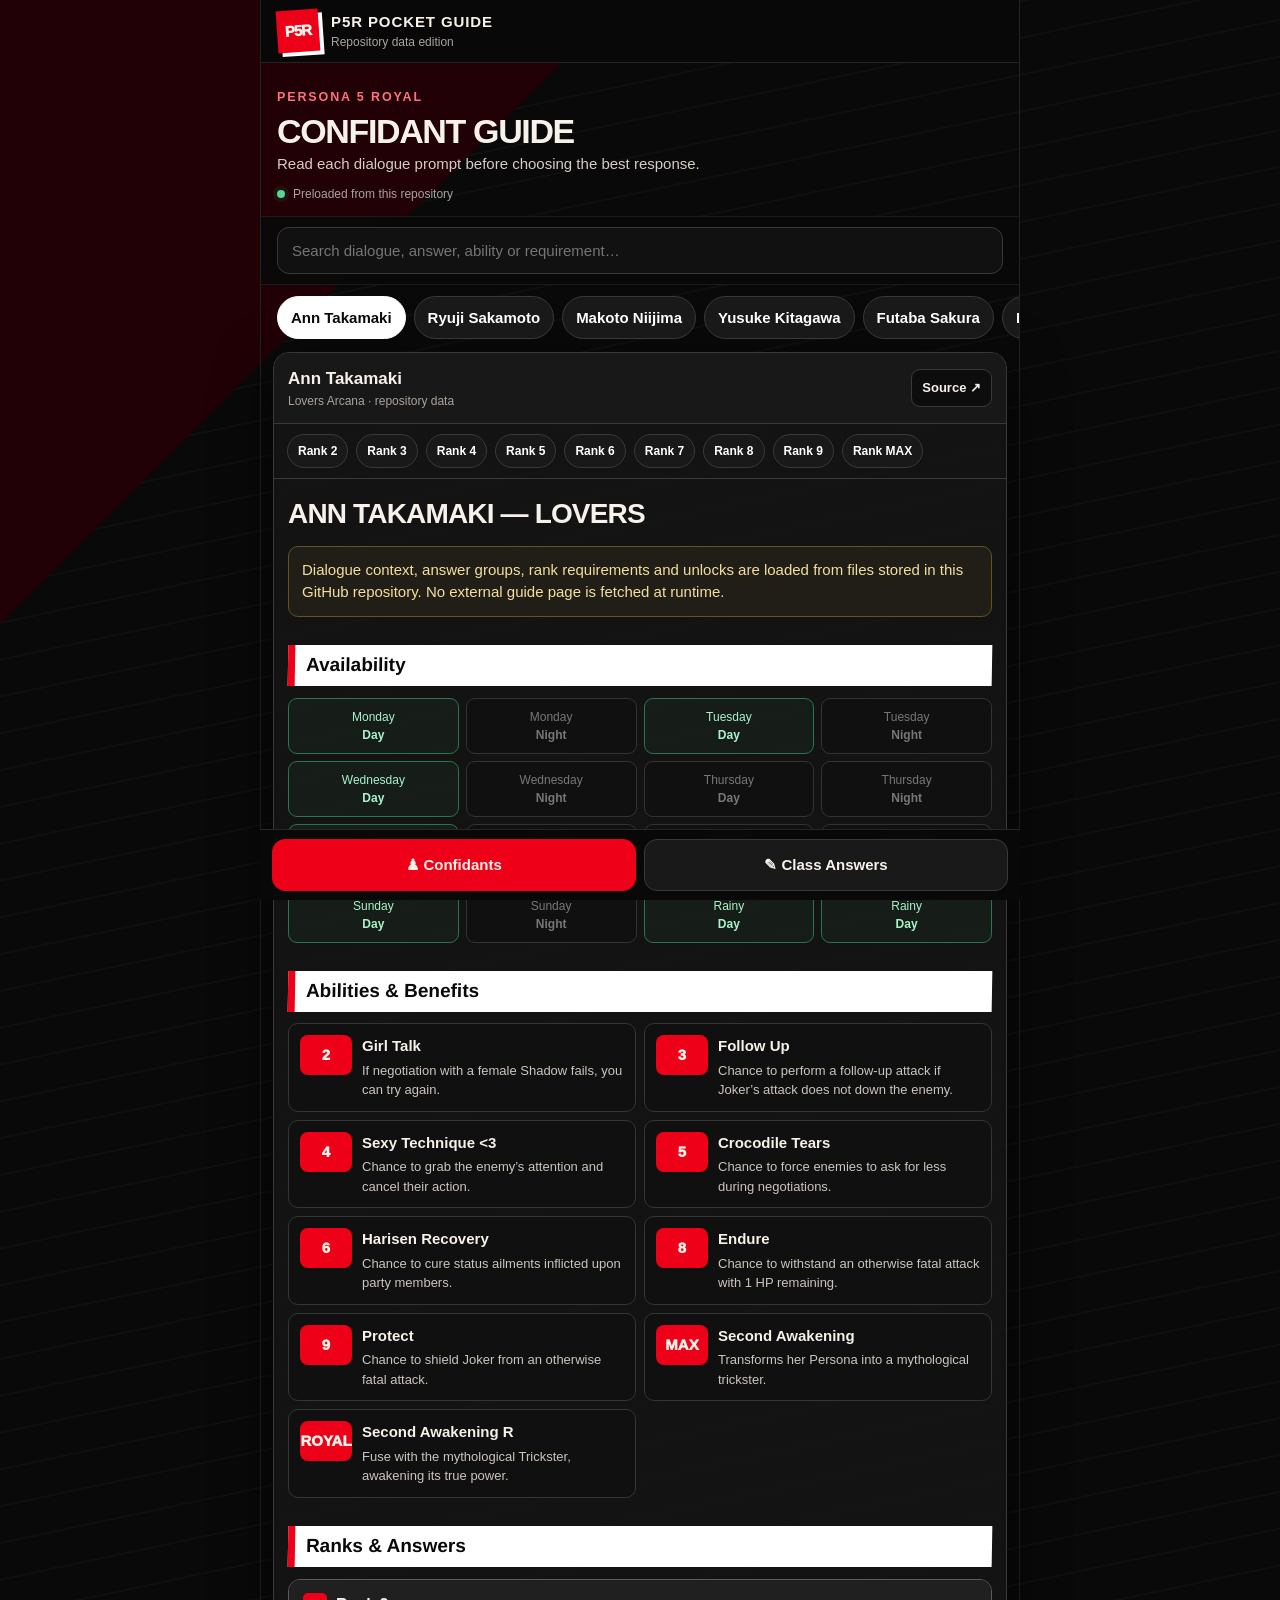
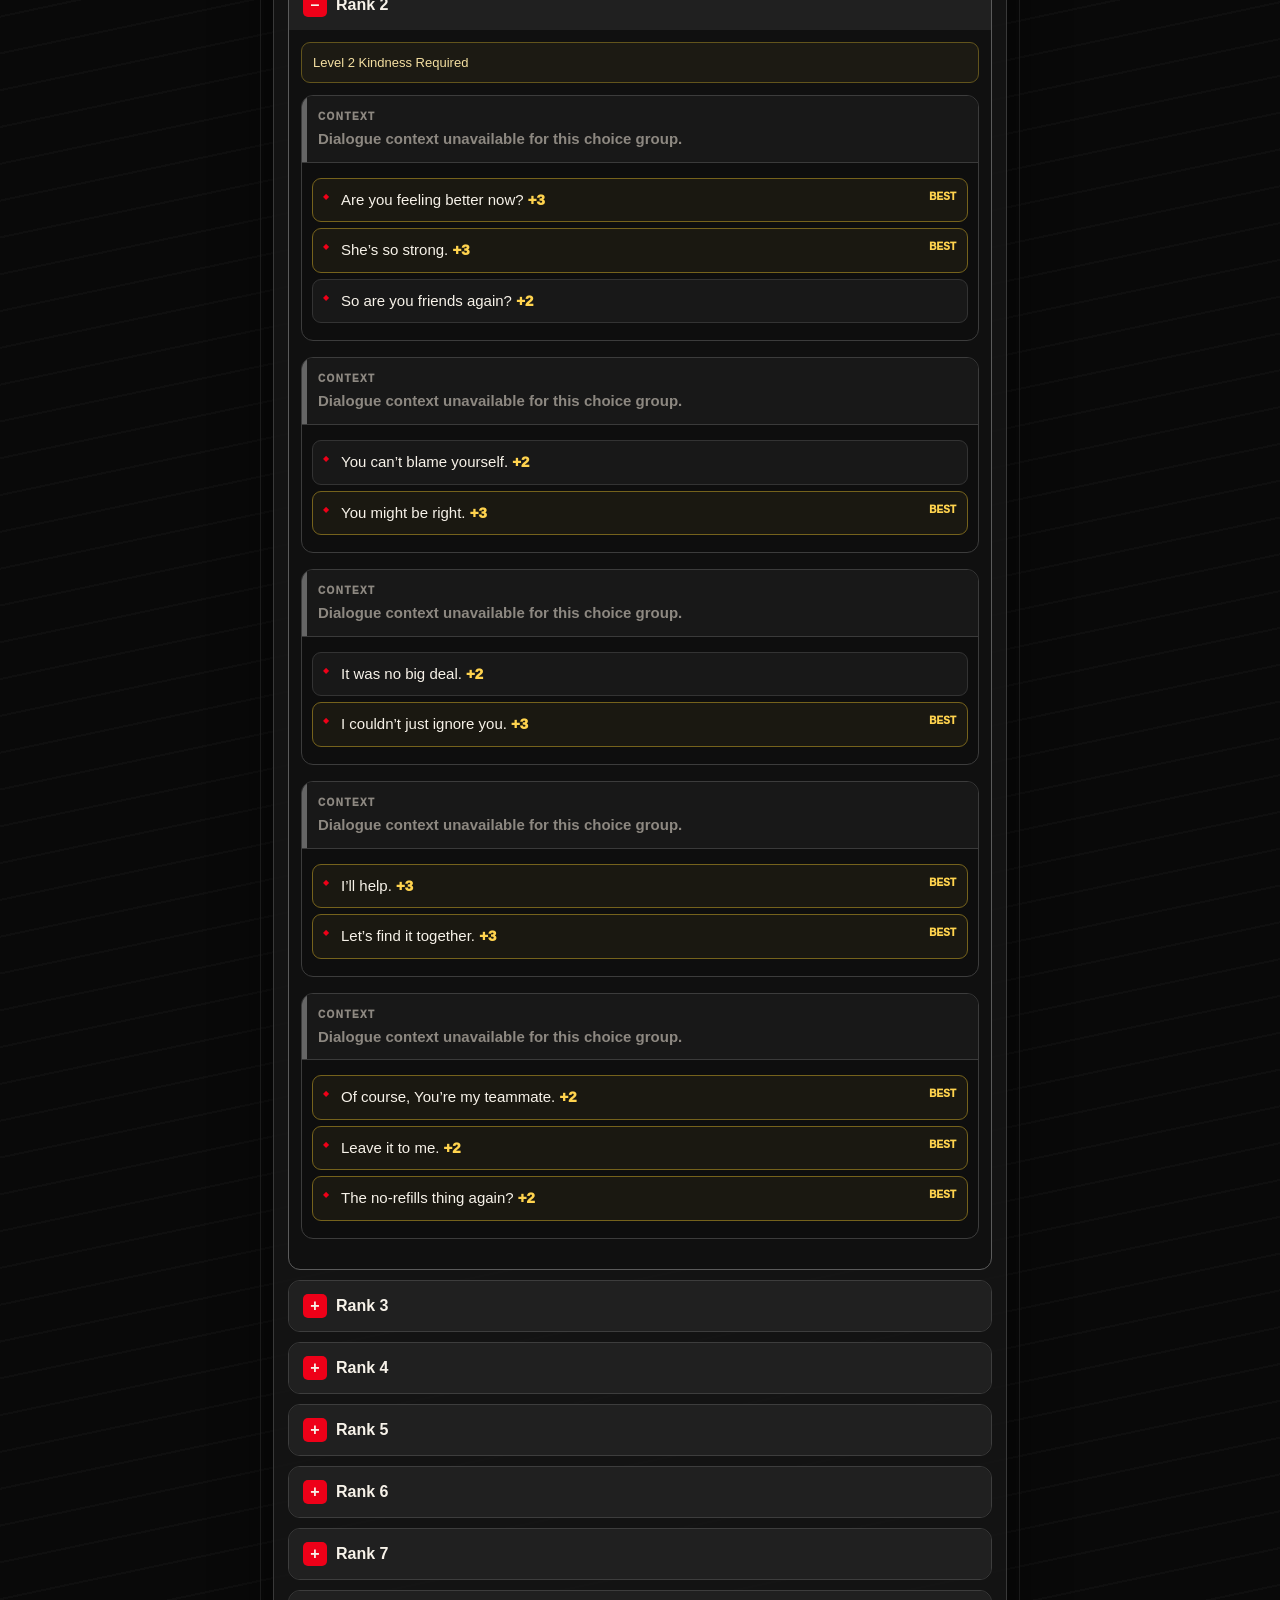
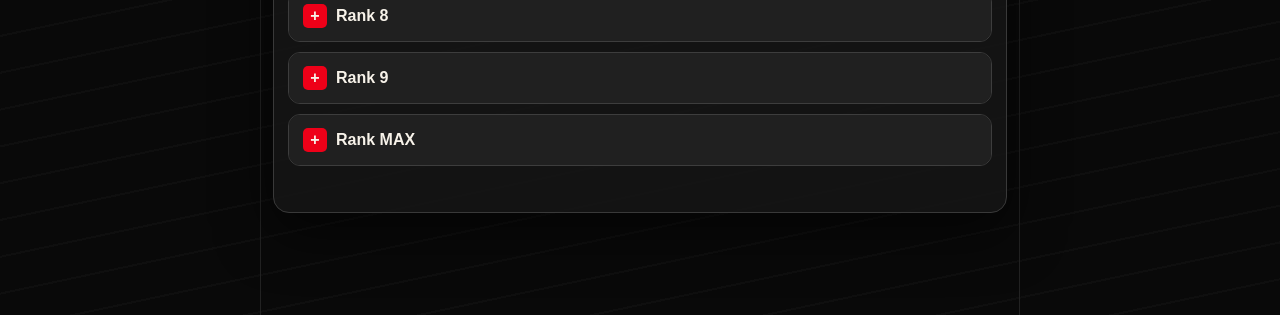
==== commit a5e0be51: "Load dialogue context data and styles" ====
--- a/index.html
+++ b/index.html
@@ -10,7 +10,8 @@
   <meta name="apple-mobile-web-app-title" content="P5R Guide">
   <meta name="format-detection" content="telephone=no">
   <title>P5R Pocket Guide</title>
-  <link rel="stylesheet" href="./styles.css?v=3">
+  <link rel="stylesheet" href="./styles.css?v=4">
+  <link rel="stylesheet" href="./dialogue.css?v=4">
 </head>
 <body>
   <header class="topbar">
@@ -23,12 +24,12 @@
   <section class="hero">
     <small>Persona 5 Royal</small>
     <h1 id="heroTitle">Confidant Guide</h1>
-    <p id="heroText">Switch characters instantly and keep every rank within thumb reach.</p>
+    <p id="heroText">Read each dialogue prompt before choosing the best response.</p>
     <div class="status"><i></i><span>Preloaded from this repository</span></div>
   </section>
 
   <section class="searchbar">
-    <input id="searchInput" type="search" placeholder="Search rank, answer, ability or requirement…" autocomplete="off">
+    <input id="searchInput" type="search" placeholder="Search dialogue, answer, ability or requirement…" autocomplete="off">
   </section>
 
   <nav id="filterChips" class="chips" aria-label="Guide filters"></nav>
@@ -52,6 +53,6 @@
   </nav>
 
   <noscript>This guide requires JavaScript, but all guide data is stored locally in the repository.</noscript>
-  <script type="module" src="./app.js?v=3"></script>
+  <script type="module" src="./app.js?v=4"></script>
 </body>
 </html>
--- a/dialogue.css
+++ b/dialogue.css
@@ -0,0 +1 @@
+.dialogueSet{margin:12px 0 16px;border:1px solid #3c3c3c;border-radius:12px;background:#0e0e0e;overflow:hidden}.dialoguePrompt{position:relative;padding:13px 13px 12px 16px;border-bottom:1px solid #3a3a3a;background:linear-gradient(105deg,#320008 0,#1b1113 58%,#181818 100%)}.dialoguePrompt:before{content:"";position:absolute;inset:0 auto 0 0;width:5px;background:var(--red)}.dialoguePrompt span{display:block;margin-bottom:4px;color:#ff7885;font-size:10px;font-weight:950;letter-spacing:.14em;text-transform:uppercase}.dialoguePrompt p{margin:0;color:#fff7ed;font-size:14px;font-weight:750;line-height:1.45}.dialoguePrompt.unmatched{background:#181818}.dialoguePrompt.unmatched:before{background:#666}.dialoguePrompt.unmatched span,.dialoguePrompt.unmatched p{color:#8d8881}.dialogueSet .answerGroup{margin:0;padding:9px 10px 11px;border-left:0}.dialogueSet .answer{margin:6px 0;background:#181818}.dialogueSet .answer.best{background:#ffd34e0d}.dialogueSet mark{box-decoration-break:clone;-webkit-box-decoration-break:clone}@media(min-width:760px){.dialoguePrompt p{font-size:15px}}
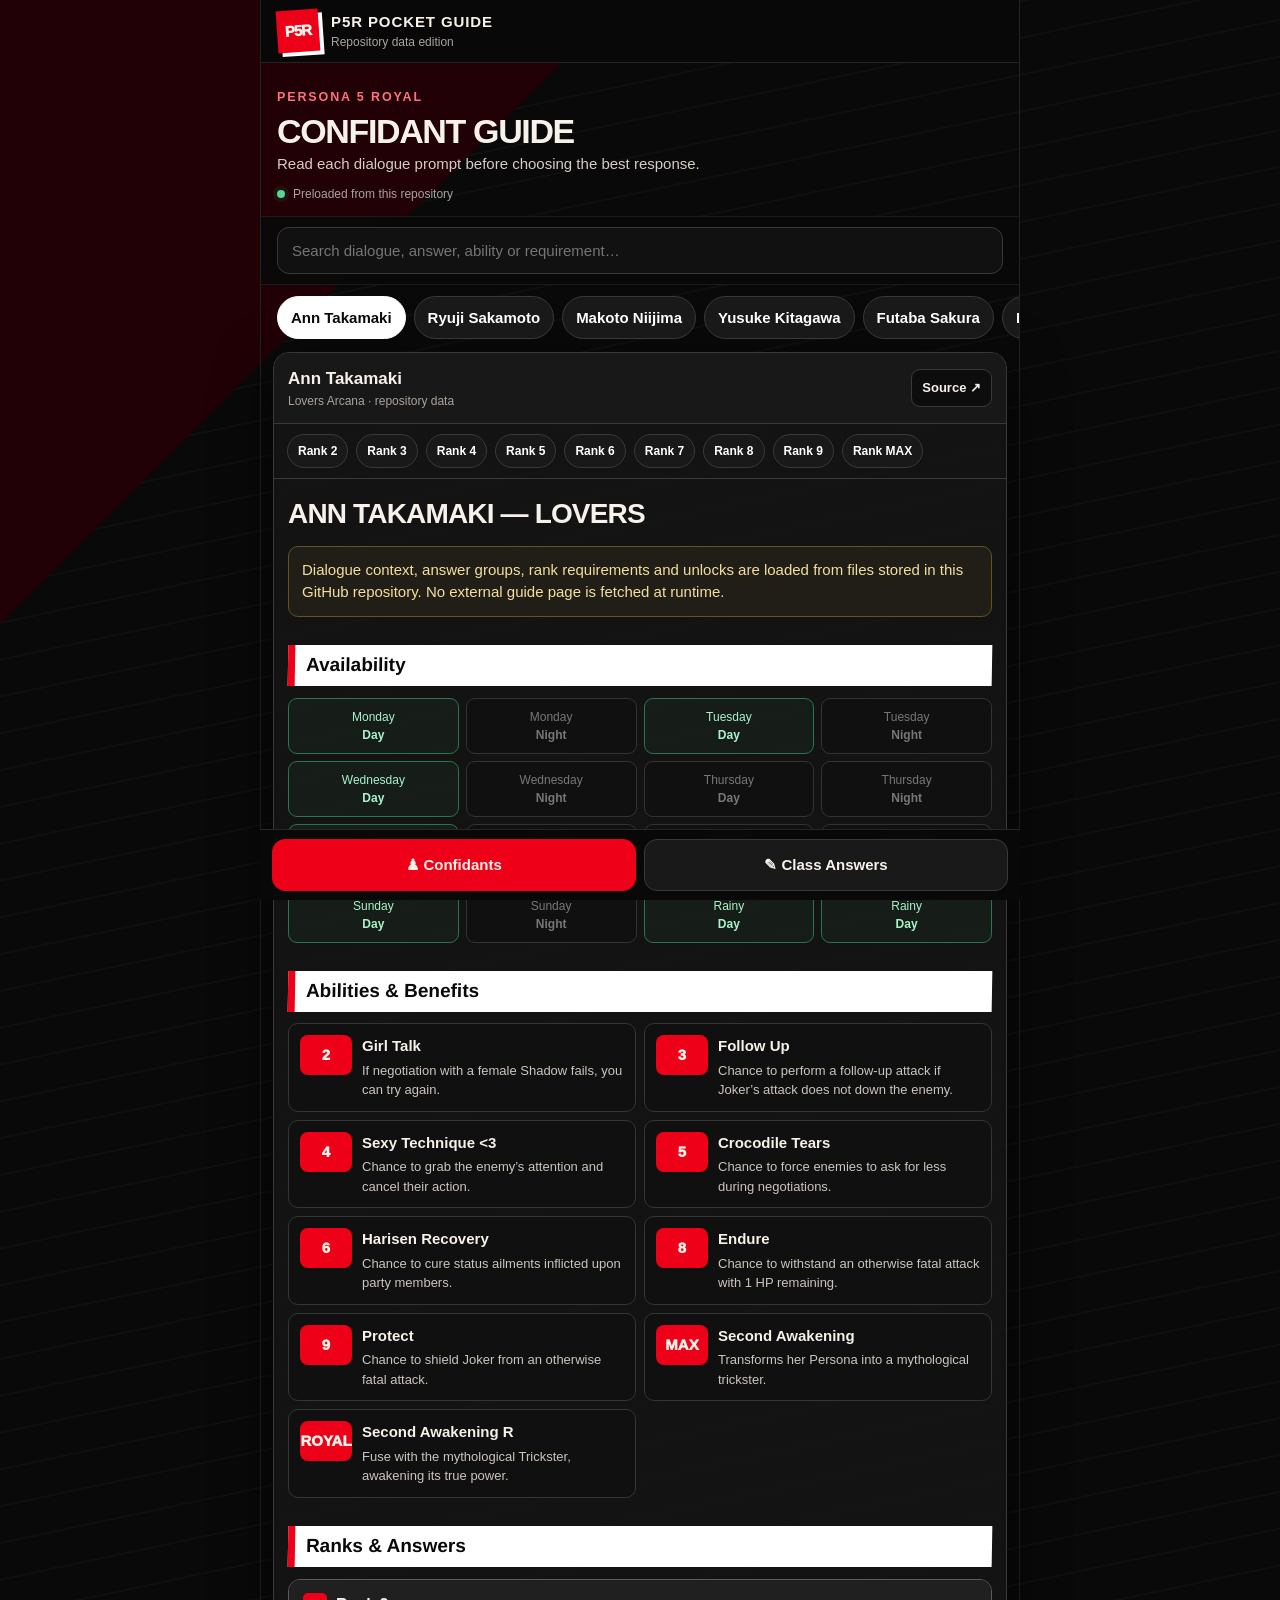
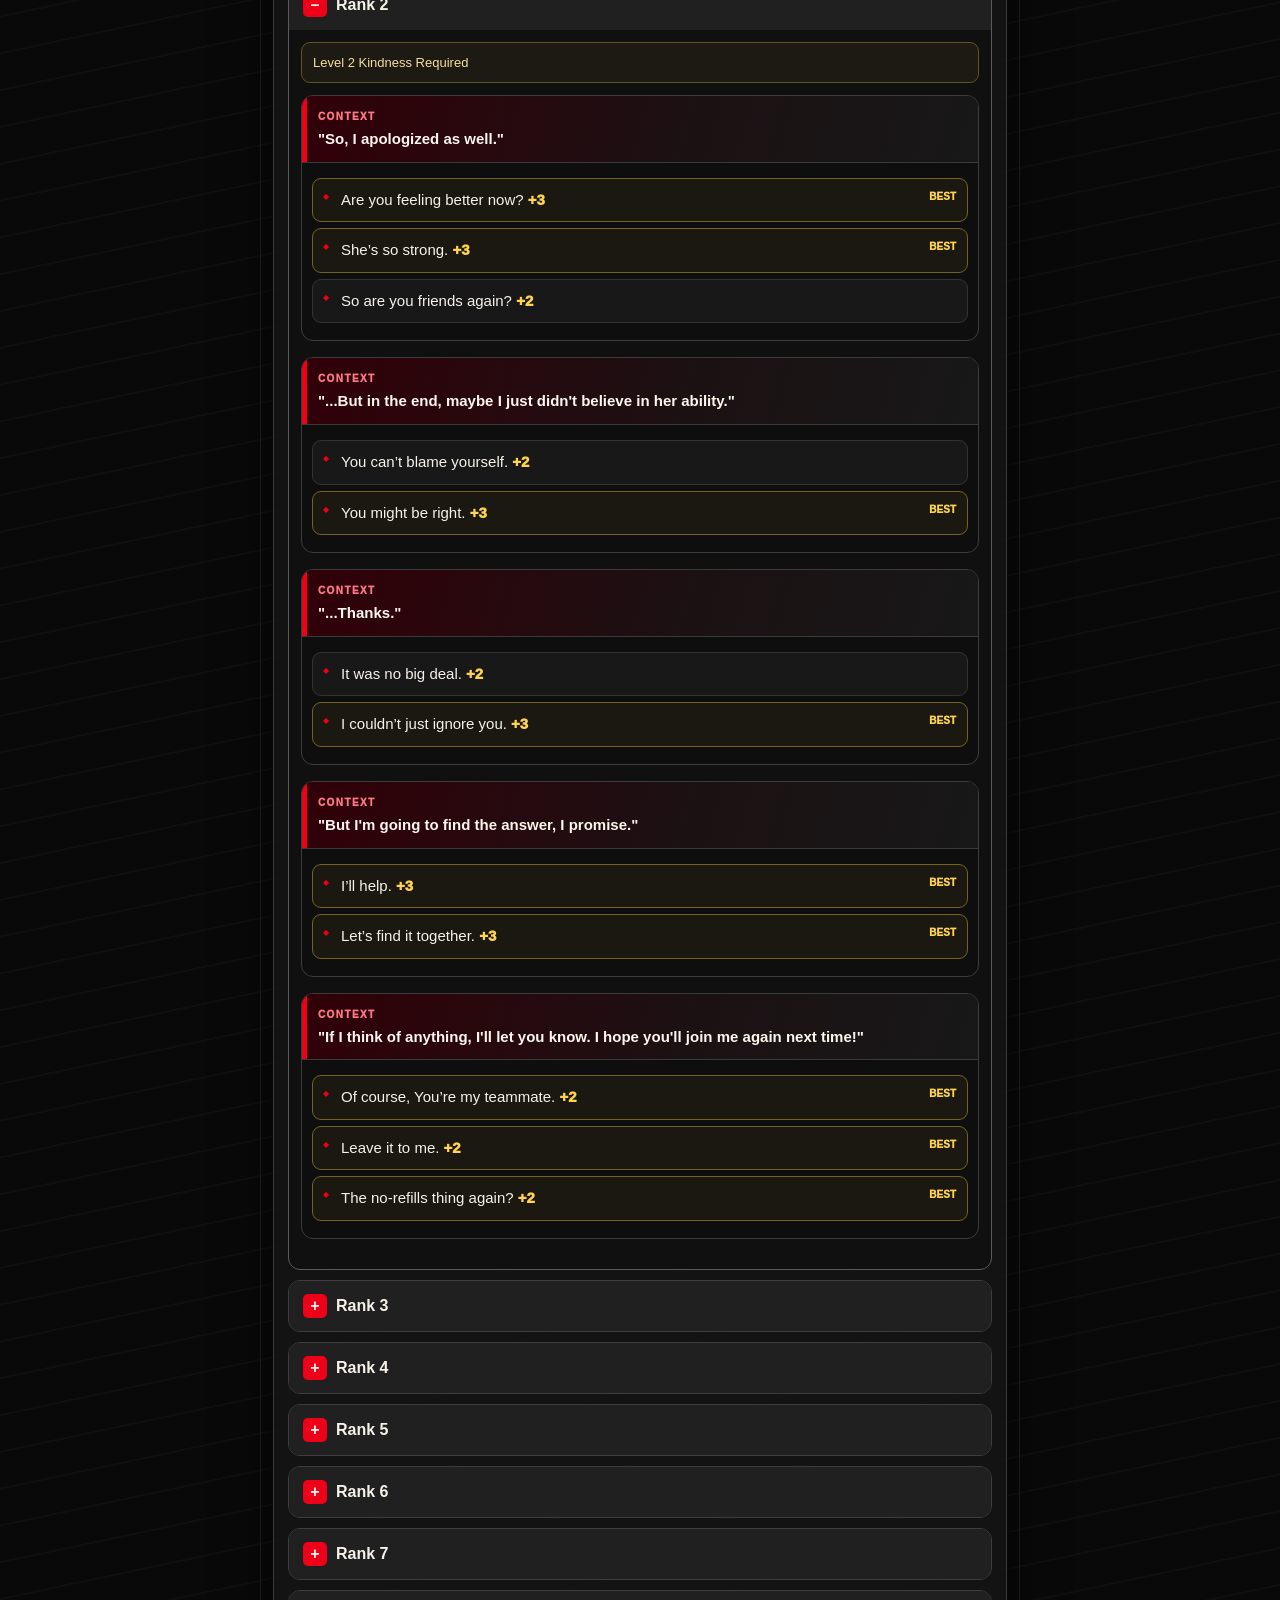
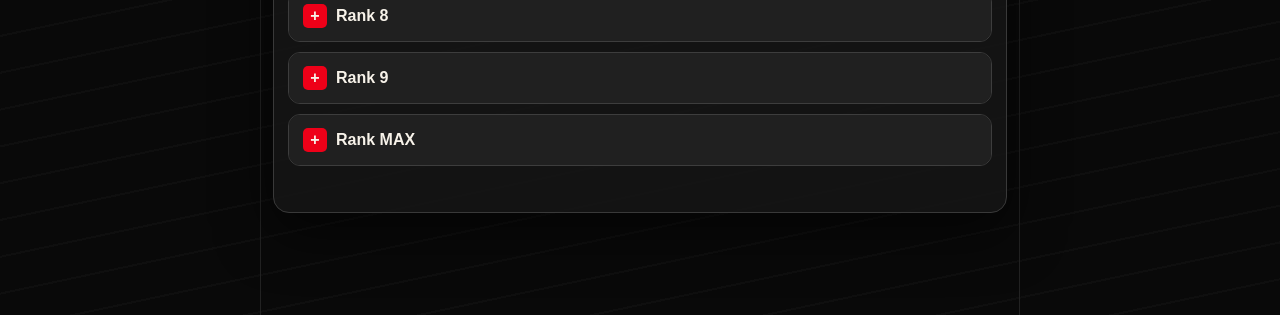
==== commit 354b3484: "Refresh dialogue context assets to version 5" ====
--- a/index.html
+++ b/index.html
@@ -10,8 +10,8 @@
   <meta name="apple-mobile-web-app-title" content="P5R Guide">
   <meta name="format-detection" content="telephone=no">
   <title>P5R Pocket Guide</title>
-  <link rel="stylesheet" href="./styles.css?v=4">
-  <link rel="stylesheet" href="./dialogue.css?v=4">
+  <link rel="stylesheet" href="./styles.css?v=5">
+  <link rel="stylesheet" href="./dialogue.css?v=5">
 </head>
 <body>
   <header class="topbar">
@@ -53,6 +53,6 @@
   </nav>
 
   <noscript>This guide requires JavaScript, but all guide data is stored locally in the repository.</noscript>
-  <script type="module" src="./app.js?v=4"></script>
+  <script type="module" src="./app.js?v=5"></script>
 </body>
 </html>
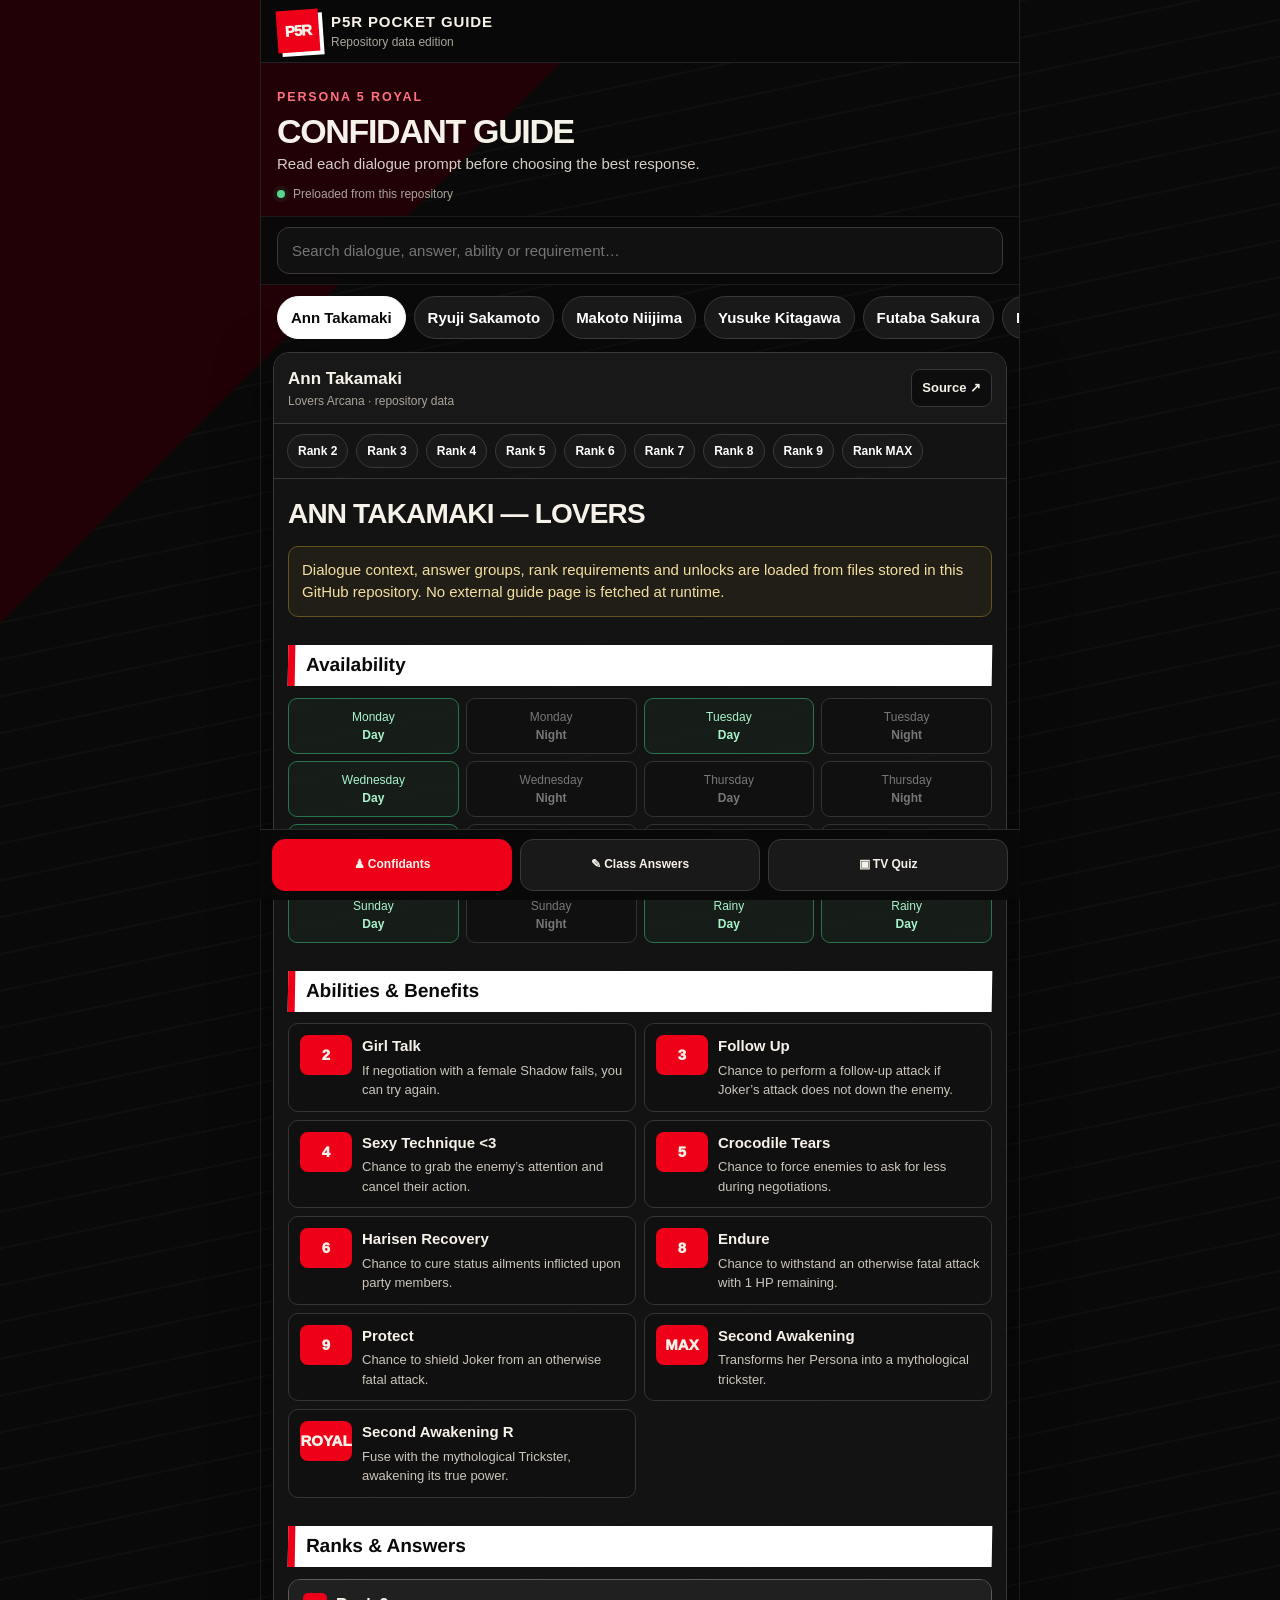
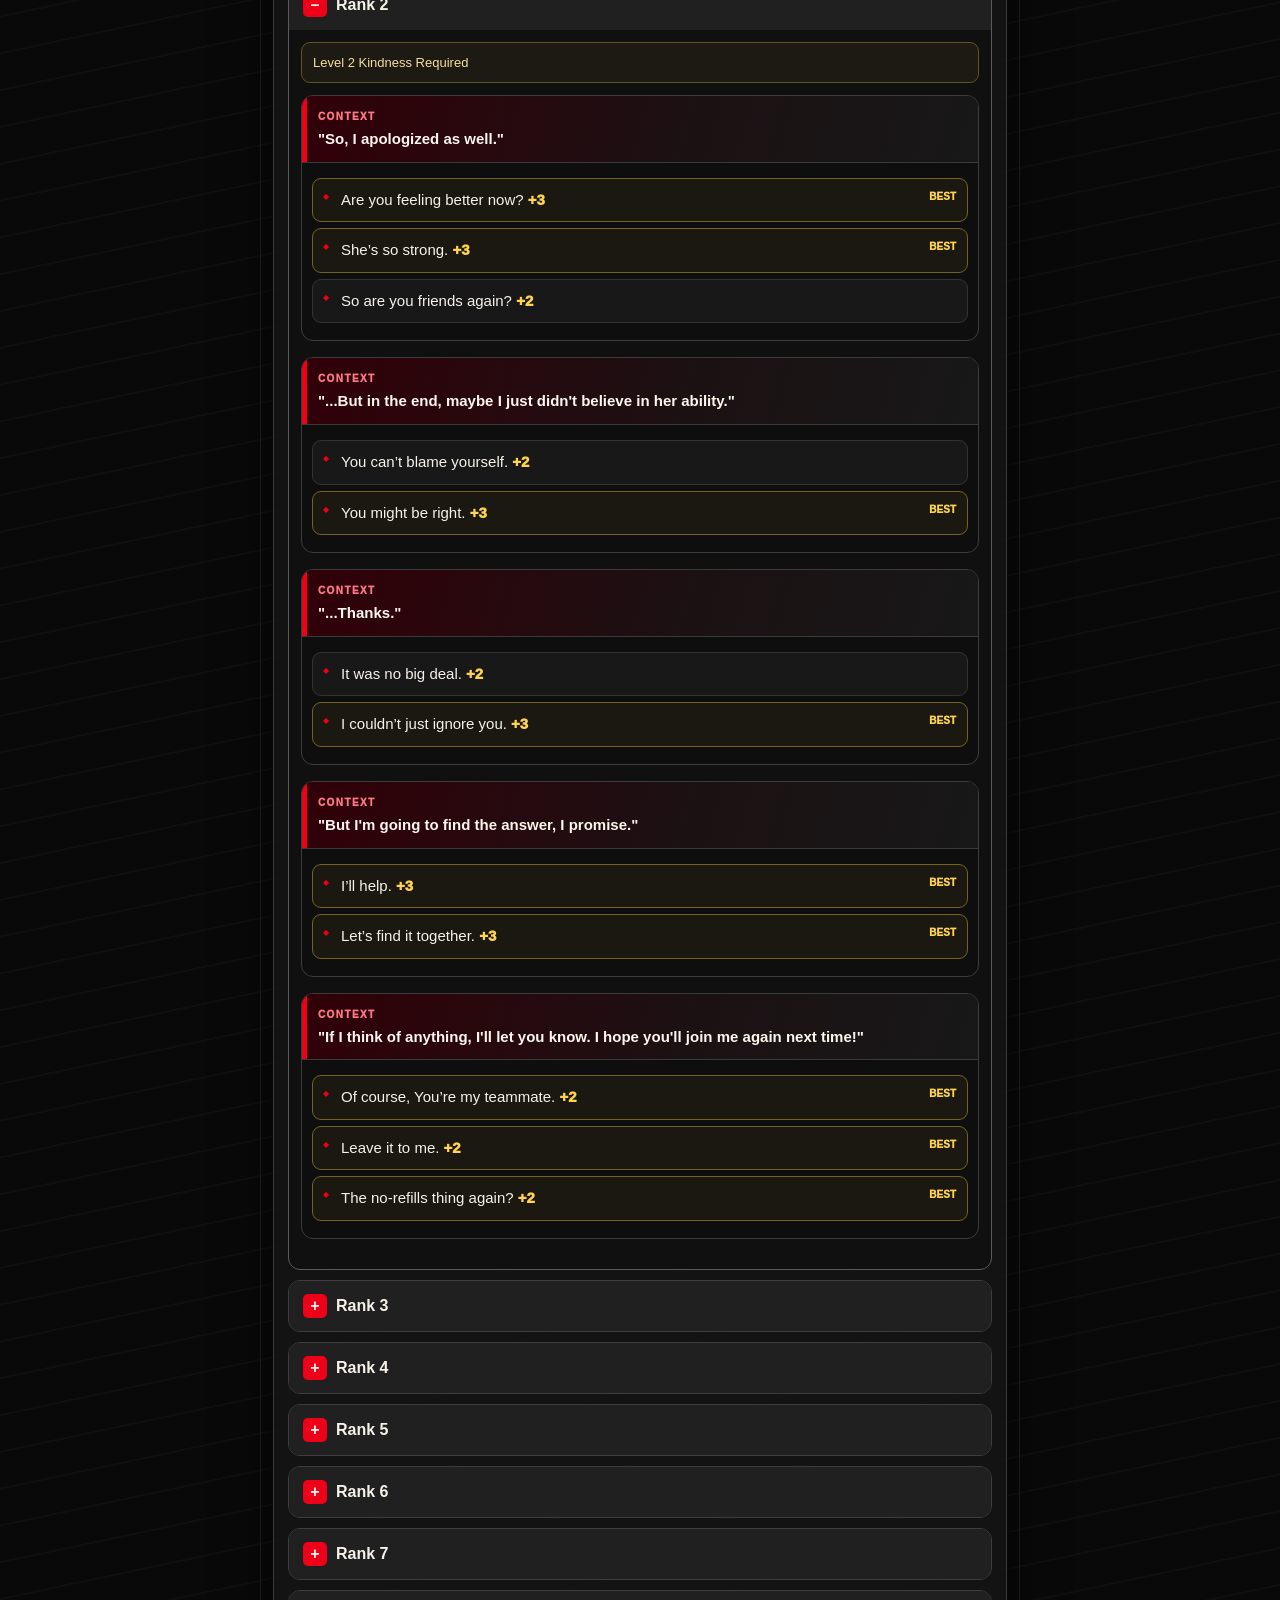
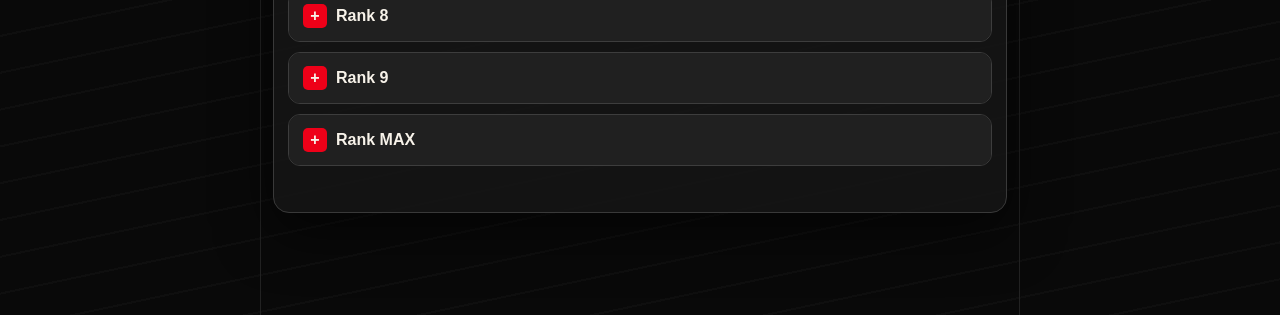
==== commit 594c6832: "Add TV Quiz as third mobile navigation tab" ====
--- a/index.html
+++ b/index.html
@@ -10,8 +10,9 @@
   <meta name="apple-mobile-web-app-title" content="P5R Guide">
   <meta name="format-detection" content="telephone=no">
   <title>P5R Pocket Guide</title>
-  <link rel="stylesheet" href="./styles.css?v=5">
-  <link rel="stylesheet" href="./dialogue.css?v=5">
+  <link rel="stylesheet" href="./styles.css?v=6">
+  <link rel="stylesheet" href="./dialogue.css?v=6">
+  <link rel="stylesheet" href="./quiz.css?v=6">
 </head>
 <body>
   <header class="topbar">
@@ -50,9 +51,11 @@
   <nav class="bottomNav" aria-label="Main sections">
     <button class="navButton active" data-view="confidants">♟ Confidants</button>
     <button class="navButton" data-view="class">✎ Class Answers</button>
+    <button class="quizNavButton" id="quizNav" type="button">▣ TV Quiz</button>
   </nav>
 
   <noscript>This guide requires JavaScript, but all guide data is stored locally in the repository.</noscript>
-  <script type="module" src="./app.js?v=5"></script>
+  <script type="module" src="./app.js?v=6"></script>
+  <script type="module" src="./quiz-tab.js?v=6"></script>
 </body>
 </html>
--- a/quiz.css
+++ b/quiz.css
@@ -0,0 +1 @@
+.bottomNav{grid-template-columns:repeat(3,minmax(0,1fr))}.navButton,.quizNavButton{min-width:0;height:52px;padding:0 4px;border:1px solid var(--line);border-radius:13px;background:#191919;color:var(--text);font:900 12px/1.15 -apple-system,BlinkMacSystemFont,"Segoe UI",sans-serif;white-space:nowrap}.quizNavButton.active{background:var(--red);border-color:var(--red)}.quizMonth{margin-top:28px}.quizCard{display:grid;grid-template-columns:58px minmax(0,1fr);gap:12px;align-items:start;margin:9px 0;padding:12px;border:1px solid #383838;border-radius:12px;background:#101010}.quizDate{display:grid;place-items:center;align-content:center;min-height:58px;border-radius:10px;background:var(--red);text-align:center;line-height:1}.quizDate small{font-size:10px;font-weight:900;letter-spacing:.08em;text-transform:uppercase}.quizDate strong{margin-top:4px;font-size:23px}.quizBody{min-width:0}.quizQuestion{display:block;margin:2px 0 10px;line-height:1.35}.quizOptions{display:grid;gap:7px}.quizOption{display:grid;grid-template-columns:28px minmax(0,1fr) auto;gap:8px;align-items:center;padding:9px 10px;border:1px solid #343434;border-radius:9px;background:#1a1a1a;color:#cbc5bc}.quizOption.correct{border-color:#75621c;background:#ffd34e0d;color:#fff}.quizLetter{display:grid;place-items:center;width:28px;height:28px;border-radius:7px;background:#303030;font-weight:950}.quizOption.correct .quizLetter{background:var(--gold);color:#090909}.quizOption b{color:var(--gold);font-size:10px;letter-spacing:.06em;text-transform:uppercase}.quizEvent{opacity:.72}.quizEvent .quizDate{background:#333}.quizEventBody{align-self:center}.quizEventBody strong,.quizEventBody small{display:block}.quizEventBody small{margin-top:4px;color:var(--muted)}@media(max-width:380px){.navButton,.quizNavButton{font-size:11px}.quizCard{grid-template-columns:52px minmax(0,1fr);gap:9px;padding:10px}.quizDate{min-height:52px}.quizOption{grid-template-columns:26px minmax(0,1fr);padding:8px}.quizOption b{grid-column:2}}
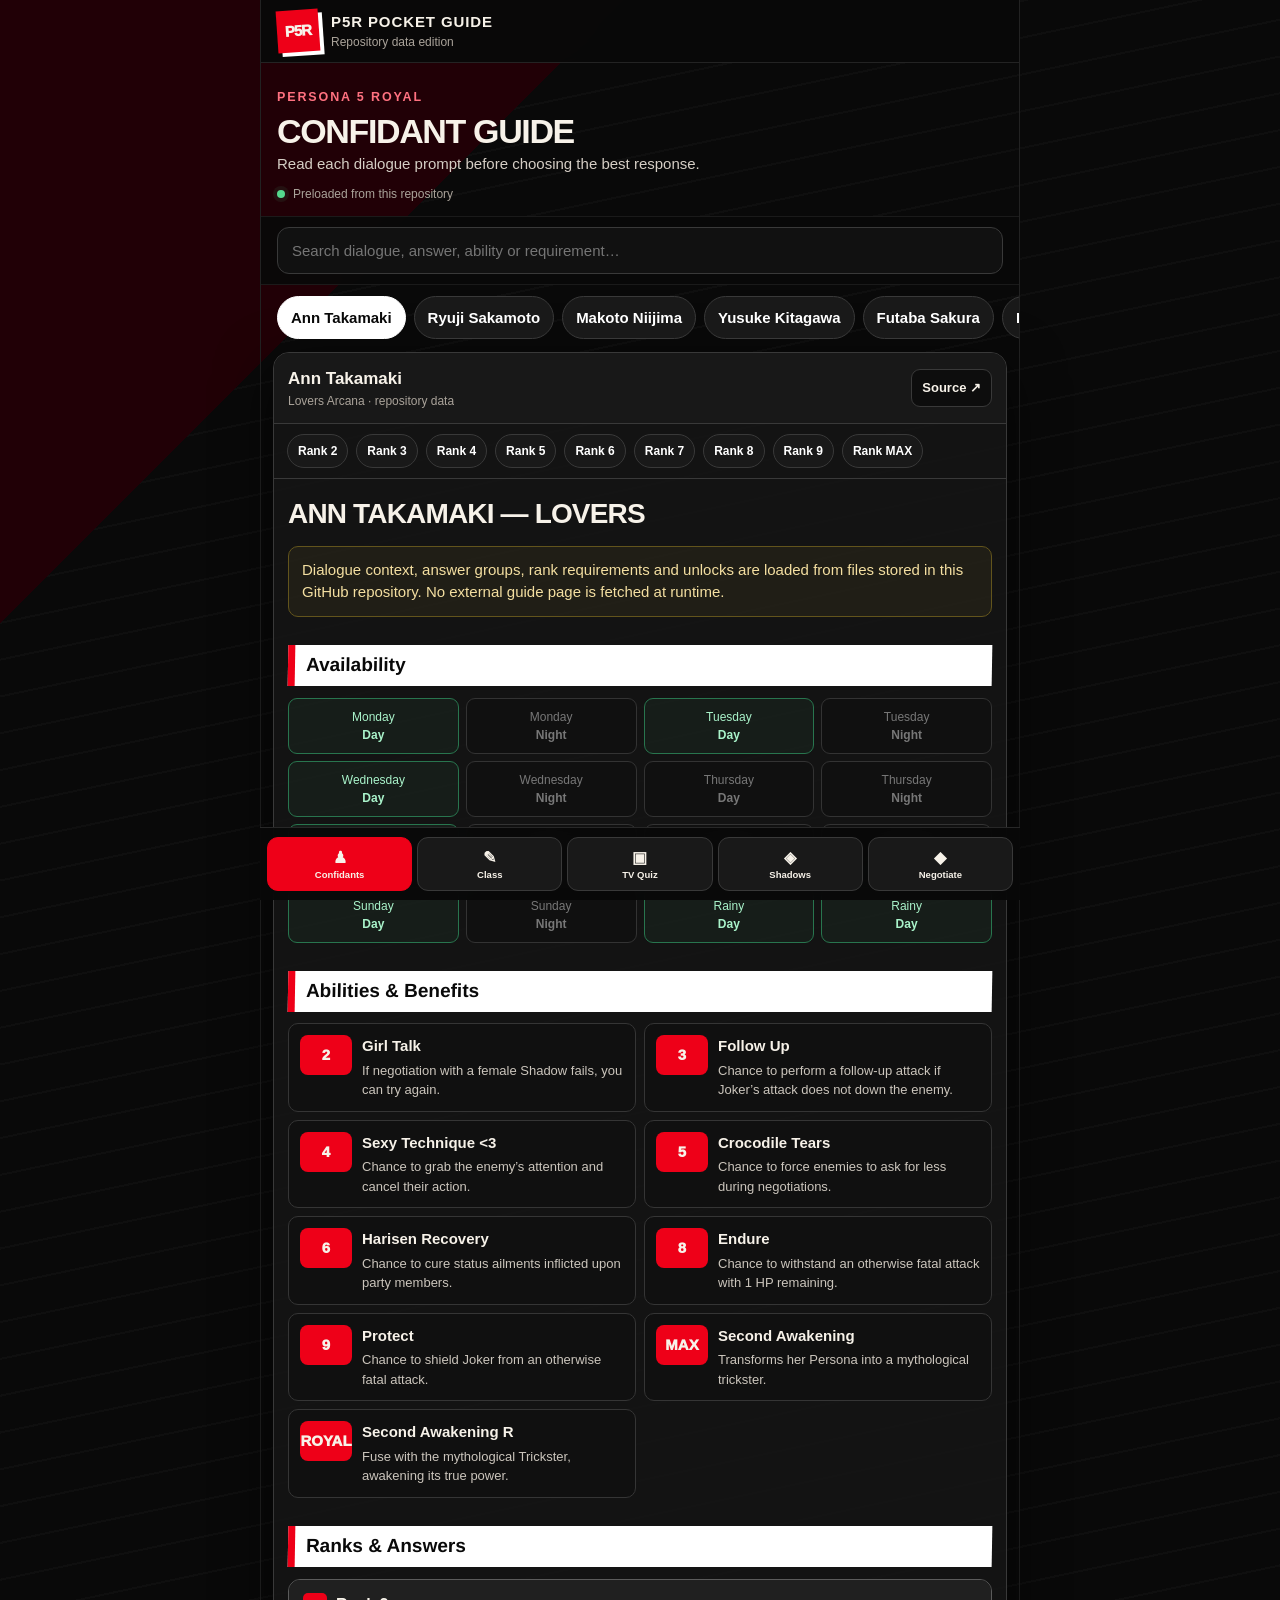
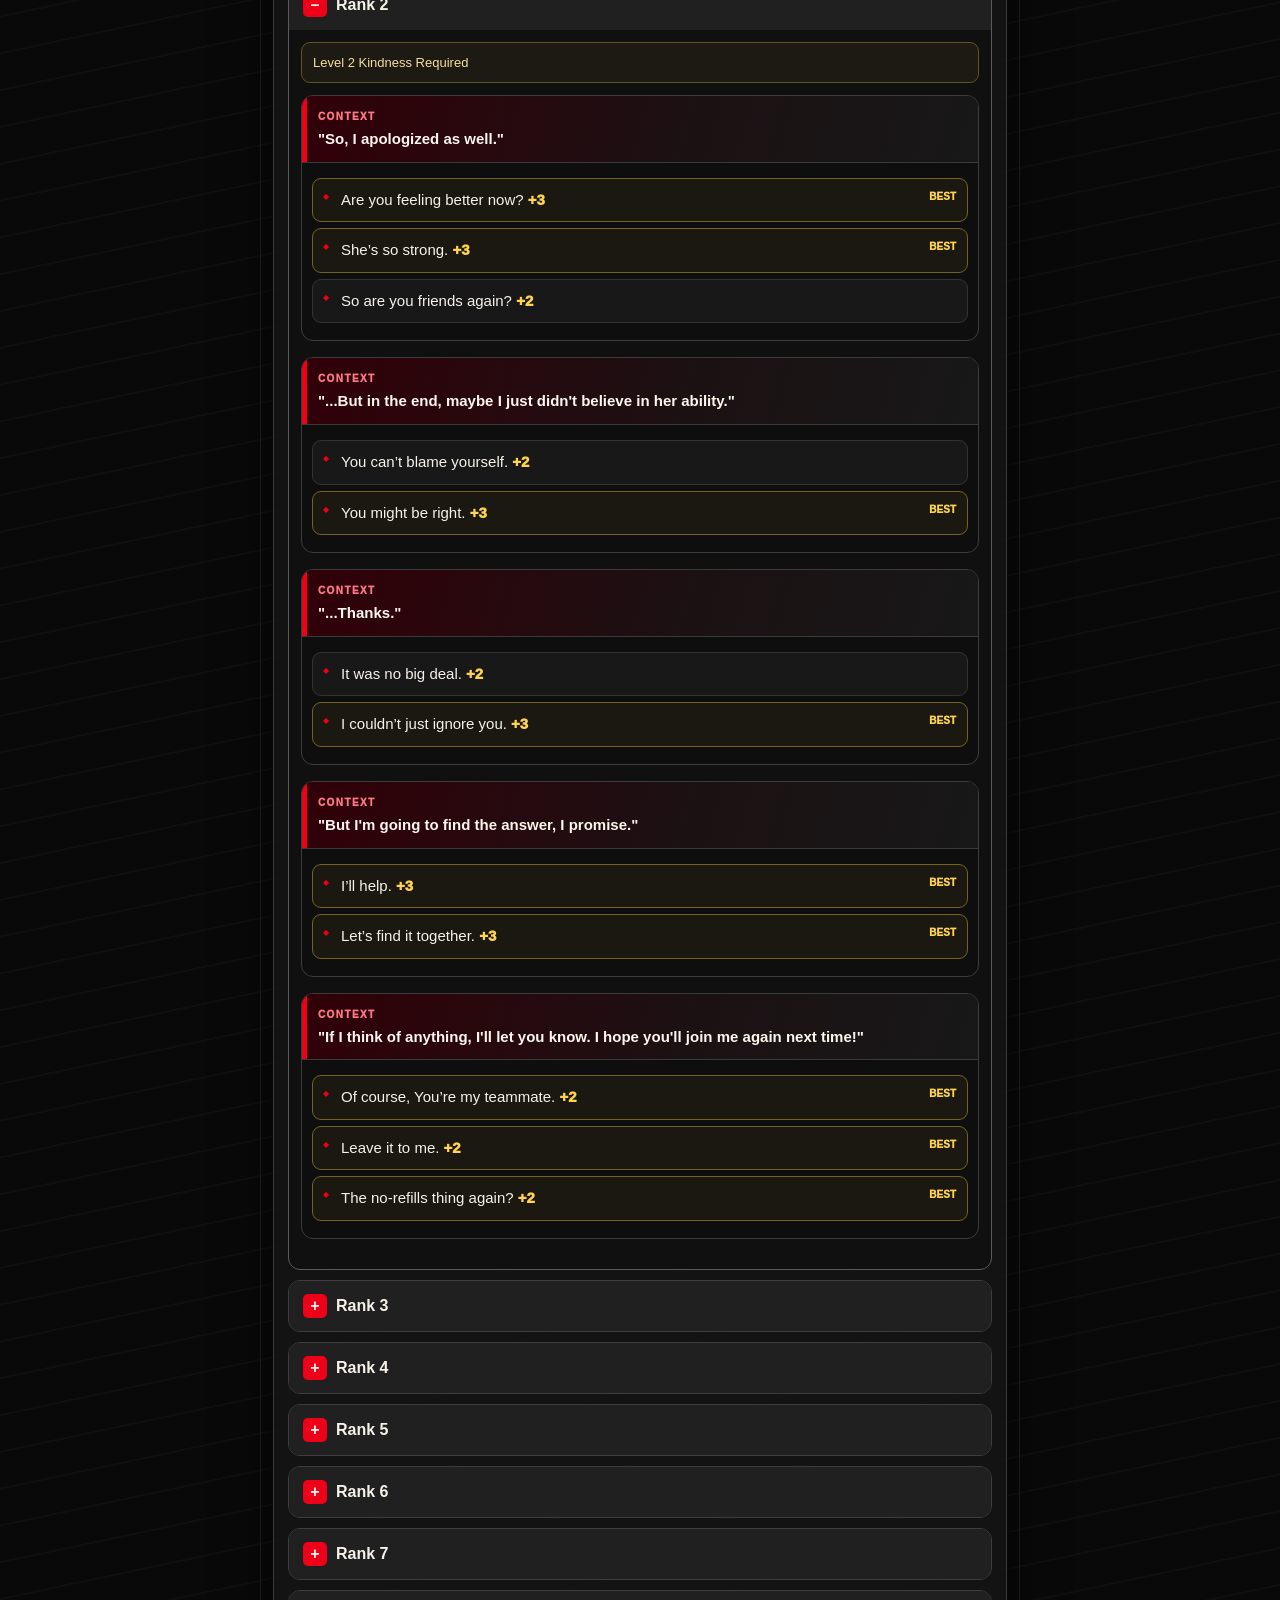
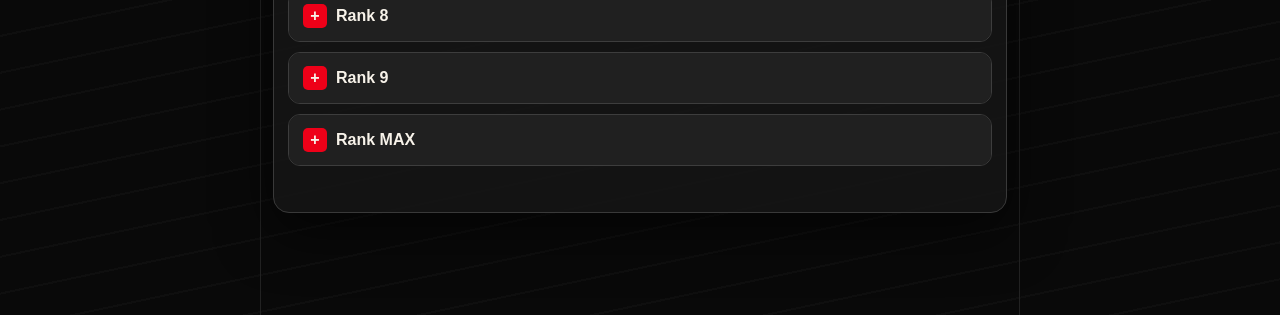
==== commit a4195d1f: "Add Royal Shadows and Negotiation navigation tabs" ====
--- a/index.html
+++ b/index.html
@@ -10,9 +10,10 @@
   <meta name="apple-mobile-web-app-title" content="P5R Guide">
   <meta name="format-detection" content="telephone=no">
   <title>P5R Pocket Guide</title>
-  <link rel="stylesheet" href="./styles.css?v=6">
-  <link rel="stylesheet" href="./dialogue.css?v=6">
-  <link rel="stylesheet" href="./quiz.css?v=6">
+  <link rel="stylesheet" href="./styles.css?v=7">
+  <link rel="stylesheet" href="./dialogue.css?v=7">
+  <link rel="stylesheet" href="./quiz.css?v=7">
+  <link rel="stylesheet" href="./negotiation.css?v=7">
 </head>
 <body>
   <header class="topbar">
@@ -49,13 +50,16 @@
   <button id="backTop" class="backTop" aria-label="Back to top">↑</button>
 
   <nav class="bottomNav" aria-label="Main sections">
-    <button class="navButton active" data-view="confidants">♟ Confidants</button>
-    <button class="navButton" data-view="class">✎ Class Answers</button>
-    <button class="quizNavButton" id="quizNav" type="button">▣ TV Quiz</button>
+    <button class="navButton active" data-view="confidants"><span>♟</span><small>Confidants</small></button>
+    <button class="navButton" data-view="class"><span>✎</span><small>Class</small></button>
+    <button class="quizNavButton" id="quizNav" type="button"><span>▣</span><small>TV Quiz</small></button>
+    <button class="guideNavButton" id="shadowsNav" type="button"><span>◈</span><small>Shadows</small></button>
+    <button class="guideNavButton" id="negotiationNav" type="button"><span>◆</span><small>Negotiate</small></button>
   </nav>
 
   <noscript>This guide requires JavaScript, but all guide data is stored locally in the repository.</noscript>
-  <script type="module" src="./app.js?v=6"></script>
-  <script type="module" src="./quiz-tab.js?v=6"></script>
+  <script type="module" src="./app.js?v=7"></script>
+  <script type="module" src="./quiz-tab.js?v=7"></script>
+  <script type="module" src="./negotiation-tabs.js?v=7"></script>
 </body>
 </html>
--- a/negotiation.css
+++ b/negotiation.css
@@ -0,0 +1 @@
+.bottomNav{grid-template-columns:repeat(5,minmax(0,1fr));gap:5px;padding-inline:7px}.navButton,.quizNavButton,.guideNavButton{min-width:0;height:54px;padding:4px 2px;border:1px solid var(--line);border-radius:11px;background:#191919;color:var(--text);font:900 9.5px/1.05 -apple-system,BlinkMacSystemFont,"Segoe UI",sans-serif;white-space:normal;text-align:center}.navButton span,.quizNavButton span,.guideNavButton span{display:block;font-size:16px;line-height:1.15}.navButton small,.quizNavButton small,.guideNavButton small{display:block;margin-top:3px;font:900 9.5px/1 -apple-system,BlinkMacSystemFont,"Segoe UI",sans-serif}.guideNavButton.active{background:var(--red);border-color:var(--red)}.resultCount{margin:0 0 12px;color:var(--muted);font-size:12px;font-weight:800}.shadowList,.negotiationList{display:grid;gap:10px}.shadowCard{display:grid;grid-template-columns:54px minmax(0,1fr);gap:11px;padding:11px;border:1px solid #373737;border-radius:12px;background:#101010}.shadowLevel{display:grid;place-items:center;align-content:center;min-height:54px;border-radius:10px;background:var(--red);line-height:1}.shadowLevel small{font-size:9px;font-weight:950;letter-spacing:.08em}.shadowLevel strong{margin-top:4px;font-size:22px}.shadowMain{min-width:0}.shadowTitle{display:flex;align-items:center;gap:7px}.shadowTitle>strong{font-size:17px}.shadowTitle>b{padding:3px 6px;border-radius:999px;background:#762431;color:#ffd5da;font-size:9px;letter-spacing:.05em;text-transform:uppercase}.shadowMain>p{margin:2px 0 9px;color:#cbc5bc}.shadowFacts{display:grid;grid-template-columns:repeat(2,minmax(0,1fr));gap:6px}.shadowFacts span{padding:7px 8px;border:1px solid #303030;border-radius:8px;background:#181818}.shadowFacts small,.shadowFacts strong{display:block}.shadowFacts small{color:var(--muted);font-size:9px;text-transform:uppercase}.shadowFacts strong{margin-top:2px;font-size:12px}.shadowLocation{margin-top:8px;color:#f2d98c;font-size:11px;font-weight:800}.negotiationCard{padding:12px;border:1px solid #383838;border-radius:12px;background:#101010}.shadowTags{display:flex;gap:5px;overflow-x:auto;scrollbar-width:none}.shadowTags::-webkit-scrollbar{display:none}.shadowTags span{flex:0 0 auto;padding:4px 7px;border-radius:999px;background:#2a2a2a;color:#d8d2c9;font-size:10px;font-weight:800}.negotiationCard h3{margin:11px 0 10px;font-size:16px;line-height:1.35}.negotiationAnswers{display:grid;gap:7px}.negotiationAnswer{display:grid;grid-template-columns:minmax(0,1fr) auto;gap:9px;align-items:center;padding:9px 10px;border:1px solid #303030;border-radius:9px;background:#181818}.negotiationAnswer.allPersonalities{display:block}.reactionGrid{display:grid;grid-template-columns:repeat(4,minmax(0,1fr));gap:5px;margin-top:8px}.reactionCell{min-width:0;text-align:center}.reactionCell small{display:block;margin-bottom:3px;color:var(--muted);font-size:8px;font-weight:900;text-transform:uppercase}.reaction{display:inline-grid;place-items:center;min-width:43px;min-height:28px;padding:4px 6px;border-radius:7px;font-size:10px;letter-spacing:.04em}.reaction.good{background:#174e32;color:#aaf2cb}.reaction.ok{background:#594914;color:#ffe38c}.reaction.bad{background:#67202a;color:#ffb4bd}.reaction.unknown{background:#303030;color:#aaa}.reaction.unconfirmed{outline:1px dashed #f28aa0;outline-offset:1px}.loadMore{display:block;width:100%;min-height:46px;margin:14px 0 0;border:1px solid #62541c;border-radius:10px;background:#ffd34e12;color:var(--gold);font-weight:900}.content[data-view="negotiation"]{content-visibility:auto}@media(max-width:380px){.navButton,.quizNavButton,.guideNavButton{font-size:9px}.navButton small,.quizNavButton small,.guideNavButton small{font-size:8.5px}.shadowCard{grid-template-columns:49px minmax(0,1fr);gap:9px;padding:10px}.shadowLevel{min-height:49px}.shadowFacts{grid-template-columns:1fr}.reactionGrid{gap:3px}.reaction{min-width:0;width:100%;font-size:9px}}
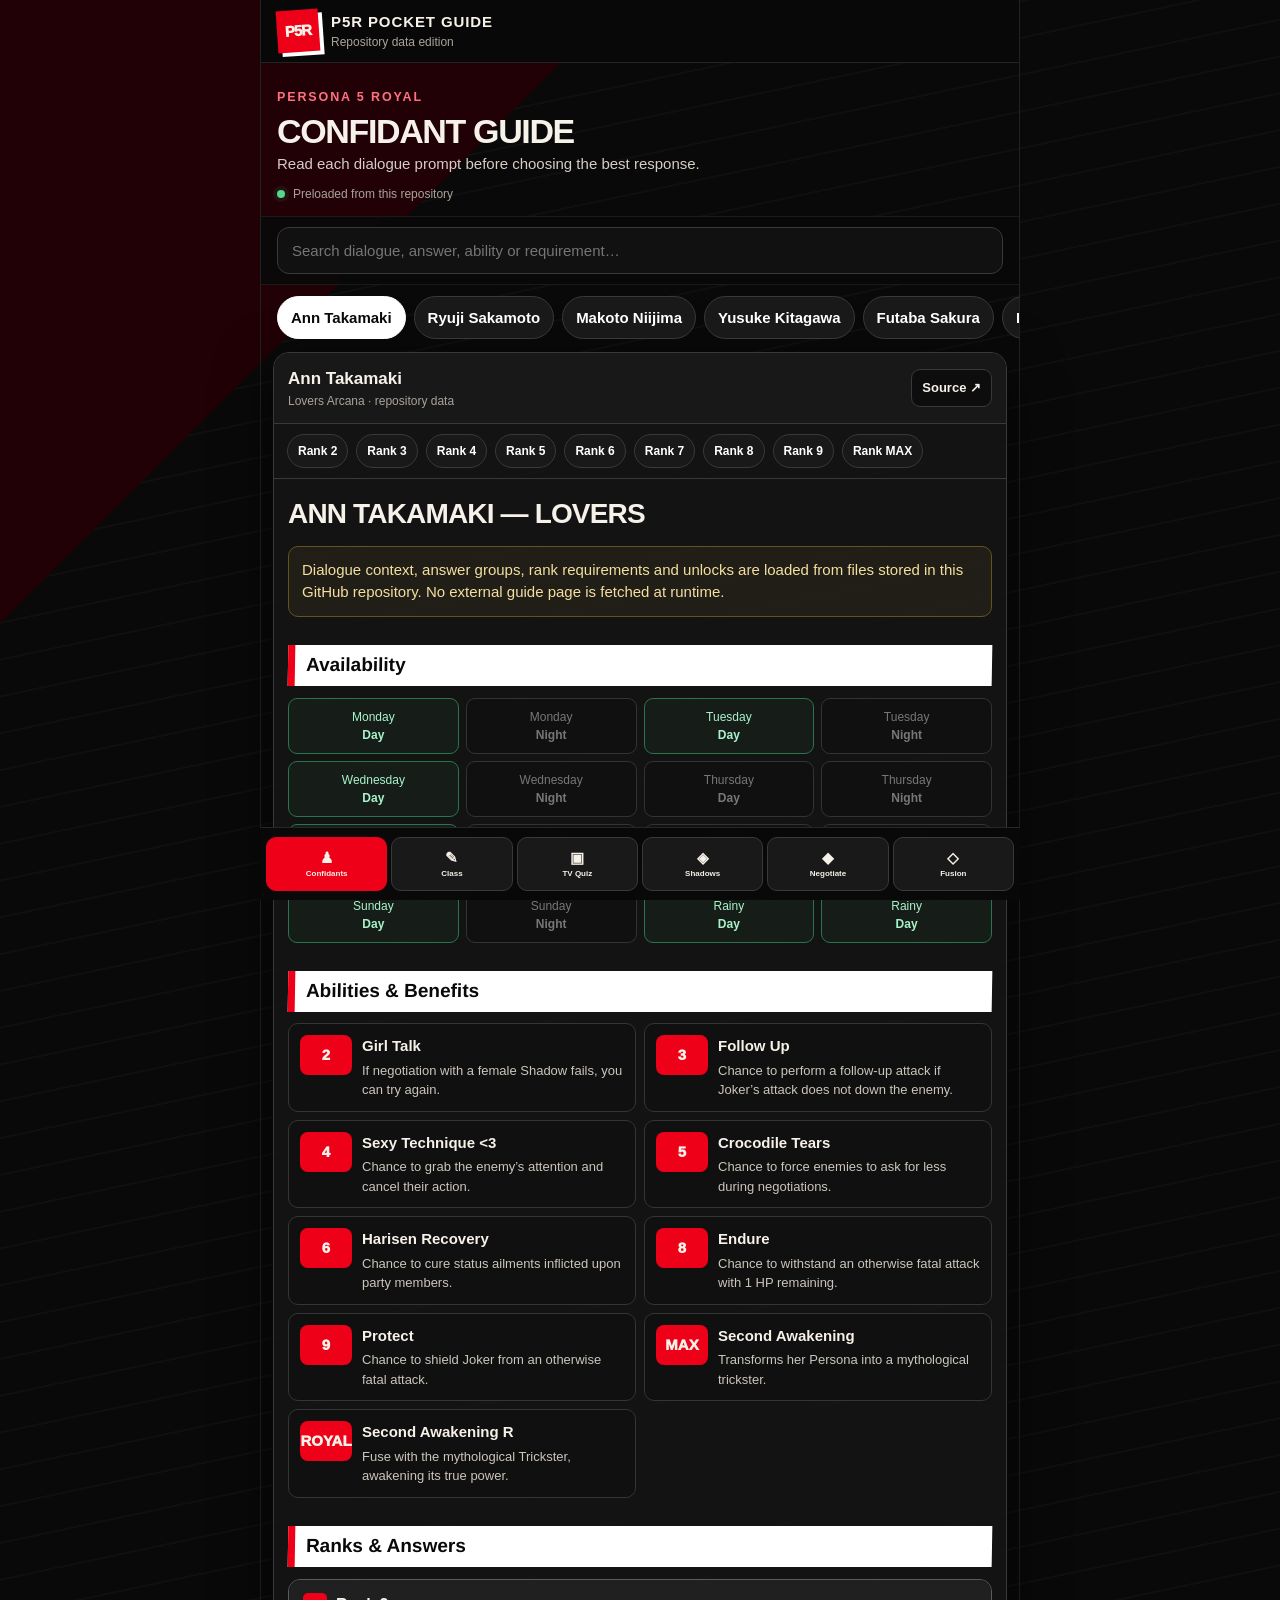
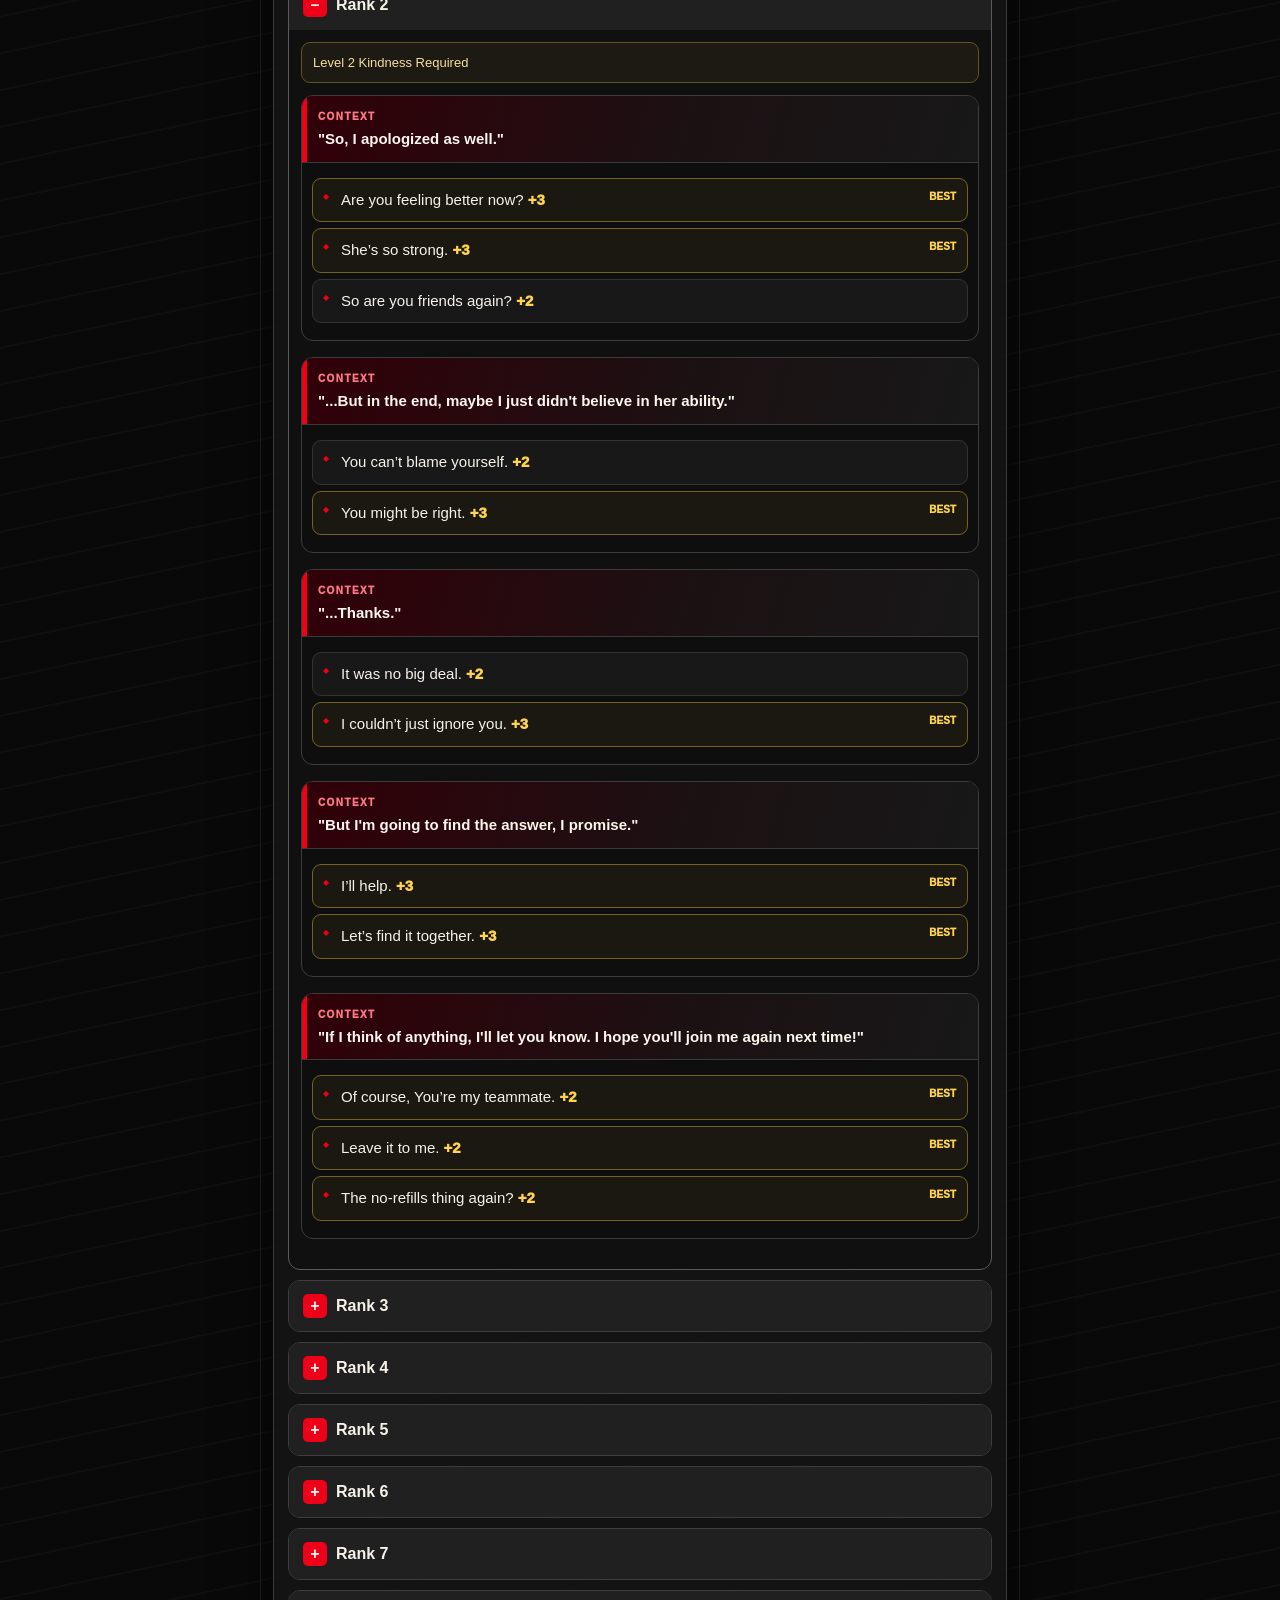
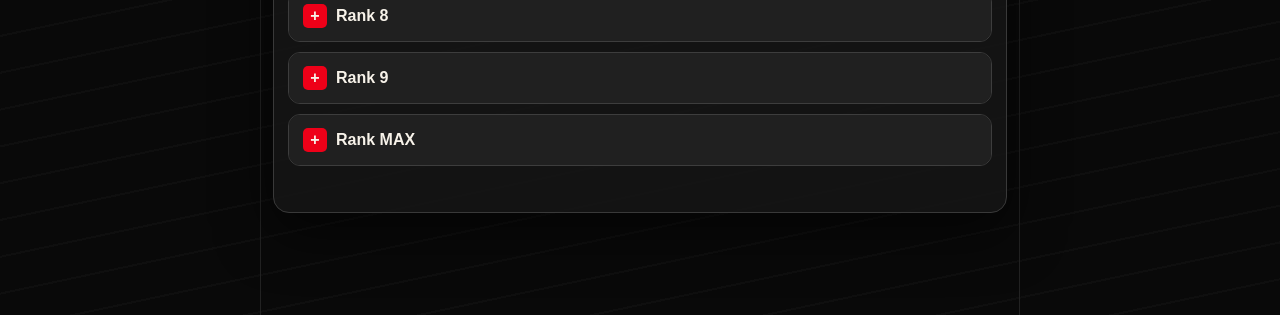
==== commit 16668a4e: "Expose complete Persona 5 Royal Fusion DB tab" ====
--- a/index.html
+++ b/index.html
@@ -10,10 +10,11 @@
   <meta name="apple-mobile-web-app-title" content="P5R Guide">
   <meta name="format-detection" content="telephone=no">
   <title>P5R Pocket Guide</title>
-  <link rel="stylesheet" href="./styles.css?v=7">
-  <link rel="stylesheet" href="./dialogue.css?v=7">
-  <link rel="stylesheet" href="./quiz.css?v=7">
-  <link rel="stylesheet" href="./negotiation.css?v=7">
+  <link rel="stylesheet" href="./styles.css?v=8">
+  <link rel="stylesheet" href="./dialogue.css?v=8">
+  <link rel="stylesheet" href="./quiz.css?v=8">
+  <link rel="stylesheet" href="./negotiation.css?v=8">
+  <link rel="stylesheet" href="./fusion.css?v=8">
 </head>
 <body>
   <header class="topbar">
@@ -55,11 +56,13 @@
     <button class="quizNavButton" id="quizNav" type="button"><span>▣</span><small>TV Quiz</small></button>
     <button class="guideNavButton" id="shadowsNav" type="button"><span>◈</span><small>Shadows</small></button>
     <button class="guideNavButton" id="negotiationNav" type="button"><span>◆</span><small>Negotiate</small></button>
+    <button class="fusionNavButton" id="fusionNav" type="button"><span>◇</span><small>Fusion</small></button>
   </nav>
 
   <noscript>This guide requires JavaScript, but all guide data is stored locally in the repository.</noscript>
-  <script type="module" src="./app.js?v=7"></script>
-  <script type="module" src="./quiz-tab.js?v=7"></script>
-  <script type="module" src="./negotiation-tabs.js?v=7"></script>
+  <script type="module" src="./app.js?v=8"></script>
+  <script type="module" src="./quiz-tab.js?v=8"></script>
+  <script type="module" src="./negotiation-tabs.js?v=8"></script>
+  <script type="module" src="./fusion-db.js?v=8"></script>
 </body>
 </html>
--- a/fusion.css
+++ b/fusion.css
@@ -0,0 +1 @@
+.bottomNav{grid-template-columns:repeat(6,minmax(0,1fr));gap:4px;padding-inline:6px}.navButton,.quizNavButton,.guideNavButton,.fusionNavButton{min-width:0;height:54px;padding:4px 1px;border:1px solid var(--line);border-radius:10px;background:#191919;color:var(--text);font:900 8.5px/1 -apple-system,BlinkMacSystemFont,"Segoe UI",sans-serif;white-space:normal;text-align:center}.navButton span,.quizNavButton span,.guideNavButton span,.fusionNavButton span{display:block;font-size:15px;line-height:1.1}.navButton small,.quizNavButton small,.guideNavButton small,.fusionNavButton small{display:block;margin-top:4px;font:900 8px/1 -apple-system,BlinkMacSystemFont,"Segoe UI",sans-serif}.fusionNavButton.active{background:var(--red);border-color:var(--red)}code{padding:1px 4px;border-radius:4px;background:#282828;color:#ffe394;font-family:ui-monospace,SFMono-Regular,Menlo,monospace}.fusionInlineFilters{display:flex;gap:6px;overflow-x:auto;margin:0 0 13px;padding-bottom:2px;scrollbar-width:none}.fusionInlineFilters::-webkit-scrollbar{display:none}.fusionInlineFilters button{flex:0 0 auto;min-height:38px;padding:7px 11px;border:1px solid #3b3b3b;border-radius:999px;background:#1c1c1c;color:#ddd;font-weight:850;font-size:12px}.fusionInlineFilters button.active{background:var(--red);border-color:var(--red);color:#fff}.personaDbList,.skillDbList,.enemyDbList,.recipePairList,.unlockGroups{display:grid;gap:9px}.personaDbCard,.skillDbCard,.enemyDbCard,.unlockGroup{border:1px solid #393939;border-radius:12px;background:#101010;overflow:hidden}.personaDbCard>summary,.enemyDbCard>summary{display:grid;grid-template-columns:52px minmax(0,1fr);gap:10px;align-items:center;padding:10px;list-style:none;cursor:pointer}.skillDbCard>summary{display:grid;grid-template-columns:72px minmax(0,1fr);gap:9px;align-items:center;padding:11px;list-style:none;cursor:pointer}.personaDbCard>summary::-webkit-details-marker,.skillDbCard>summary::-webkit-details-marker,.enemyDbCard>summary::-webkit-details-marker,.unlockGroup>summary::-webkit-details-marker{display:none}.personaDbCard[open]>summary,.skillDbCard[open]>summary,.enemyDbCard[open]>summary{background:#1d1d1d;border-bottom:1px solid #333}.dbLevel{display:grid;place-items:center;align-content:center;min-height:50px;border-radius:9px;background:var(--red);line-height:1}.dbLevel small{font-size:9px;font-weight:950;letter-spacing:.08em}.dbLevel strong{margin-top:4px;font-size:21px}.dbSummary{min-width:0}.dbSummary>strong,.skillDbCard summary strong{display:block;font-size:16px;overflow:hidden;text-overflow:ellipsis;white-space:nowrap}.dbSummary>small,.skillDbCard summary small{display:block;margin-top:3px;color:var(--muted);font-size:11px;overflow:hidden;text-overflow:ellipsis;white-space:nowrap}.dbSummary>span{display:flex;gap:5px;flex-wrap:wrap;margin-top:6px}.dbBadge{padding:3px 6px;border-radius:999px;font-size:8px;letter-spacing:.05em;text-transform:uppercase}.dbBadge.party{background:#244d76;color:#b9ddff}.dbBadge.dlc{background:#6d2430;color:#ffd0d5}.dbBadge.special{background:#654e12;color:#ffe79a}.dbBadge.treasure{background:#37564f;color:#bff5e8}.dbCardBody{padding:12px}.dbCardBody h4{margin:17px 0 8px;color:#fff;font-size:12px;letter-spacing:.08em;text-transform:uppercase}.dbTrait,.dbPrice,.dbRecipe,.dbUnlock{display:flex;justify-content:space-between;gap:12px;align-items:start;margin:0 0 8px;padding:10px;border:1px solid #363636;border-radius:9px;background:#181818}.dbTrait small,.dbPrice small,.dbRecipe small,.dbUnlock small,.dbItems small{color:var(--muted);font-size:9px;font-weight:900;letter-spacing:.06em;text-transform:uppercase}.dbTrait strong,.dbPrice strong,.dbRecipe strong,.dbUnlock strong{font-size:12px;text-align:right}.statGrid{display:grid;grid-template-columns:repeat(5,minmax(0,1fr));gap:5px}.statGrid span{padding:8px 3px;border:1px solid #303030;border-radius:8px;background:#181818;text-align:center}.statGrid small,.statGrid strong,.statGrid em{display:block}.statGrid small{color:var(--muted);font-size:9px}.statGrid strong{font-size:17px}.statGrid em{margin-top:2px;color:#8bc9ff;font-size:8px;font-style:normal}.resistGrid{display:grid;grid-template-columns:repeat(5,minmax(0,1fr));gap:5px}.resist{padding:7px 2px;border-radius:7px;text-align:center;background:#242424}.resist small,.resist strong{display:block}.resist small{font-size:8px;color:#bdb7ae}.resist strong{font-size:9px;text-transform:uppercase}.resist.wk{background:#5c2028;color:#ffbac1}.resist.rs{background:#554815;color:#ffe79a}.resist.nu{background:#164c34;color:#acf0cb}.resist.rp{background:#254877;color:#bfddff}.resist.dr{background:#52316c;color:#e1c2ff}.dbSkillList{display:grid;gap:5px}.dbSkillRow{display:flex;justify-content:space-between;gap:10px;padding:7px 9px;border-radius:7px;background:#1a1a1a}.dbSkillRow span{min-width:0;overflow:hidden;text-overflow:ellipsis;white-space:nowrap}.dbSkillRow b{flex:none;color:#f2d98c;font-size:10px}.dbItems{display:grid;grid-template-columns:1fr 1fr;gap:7px;margin-top:12px}.dbItems span{padding:9px;border:1px solid #343434;border-radius:8px;background:#181818}.dbItems strong{display:block;margin-top:3px;font-size:11px}.skillElem{display:grid;place-items:center;min-height:42px;padding:4px;border-radius:8px;background:#303030;font-size:10px;font-weight:950;text-transform:uppercase}.skillElem.fir{background:#6c2923}.skillElem.ice{background:#245076}.skillElem.ele{background:#6e5b19}.skillElem.win{background:#245f47}.skillElem.psy{background:#682c62}.skillElem.nuk{background:#315f55}.skillElem.ble{background:#6b663d}.skillElem.cur{background:#4c3264}.skillElem.phy,.skillElem.gun{background:#5b3030}.skillEffect{margin:0;padding:10px;border-left:3px solid var(--red);background:#1b1b1b;color:#ddd}.learnerTags{display:flex;flex-wrap:wrap;gap:5px}.learnerTags span{padding:5px 7px;border-radius:7px;background:#272727;color:#d8d2c9;font-size:10px}.learnerTags b{color:#f2d98c}.chartPicker{display:grid;grid-template-columns:minmax(0,1fr) auto minmax(0,1fr);gap:7px;align-items:end;padding:11px;border:1px solid #3b3b3b;border-radius:11px;background:#111}.chartPicker label,.dbSelectFilter label{display:grid;gap:5px;color:var(--muted);font-size:10px;font-weight:900;text-transform:uppercase}.chartPicker select,.dbSelectFilter select{width:100%;min-width:0;height:43px;padding:0 9px;border:1px solid #444;border-radius:8px;background:#202020;color:#fff}.chartPicker>span{align-self:center;padding-top:17px;font-weight:950}.chartPicker>strong{grid-column:1/-1;padding:10px;border-radius:8px;background:var(--red);text-align:center;font-size:18px}.chartScroll{overflow:auto;border:1px solid #373737;border-radius:10px;-webkit-overflow-scrolling:touch}.fusionChart{border-collapse:collapse;min-width:920px;background:#111;font-size:10px}.fusionChart th,.fusionChart td{padding:7px;border:1px solid #303030;text-align:center;white-space:nowrap}.fusionChart th{position:sticky;left:0;background:#222;z-index:1}.fusionChart thead th{position:sticky;top:0;background:#282828;z-index:2}.fusionChart thead th:first-child{z-index:3}.treasureChart{min-width:1050px}.dbSelectFilter{margin:0 0 12px;padding:10px;border:1px solid #373737;border-radius:10px;background:#111}.enemyNumbers{display:grid;grid-template-columns:repeat(4,minmax(0,1fr));gap:5px}.enemyNumbers span{padding:8px 3px;border-radius:8px;background:#1d1d1d;text-align:center}.enemyNumbers small,.enemyNumbers strong{display:block}.enemyNumbers small{color:var(--muted);font-size:8px}.enemyNumbers strong{font-size:14px}.recipeTargetCard{display:grid;grid-template-columns:52px minmax(0,1fr);gap:10px;align-items:center;margin:0 0 10px;padding:10px;border:1px solid #393939;border-radius:11px;background:#111}.recipeTargetCard>span:last-child strong,.recipeTargetCard>span:last-child small{display:block}.recipeTargetCard>span:last-child small{margin-top:3px;color:var(--muted)}.specialRecipeResult{display:grid;gap:4px;margin-bottom:10px;padding:11px;border:1px solid #73601c;border-radius:10px;background:#ffd34e0c}.specialRecipeResult small{color:var(--gold);font-size:9px;font-weight:950;text-transform:uppercase}.specialRecipeResult b{color:#fff}.recipePair{display:grid;grid-template-columns:minmax(0,1fr) auto minmax(0,1fr) auto;gap:7px;align-items:center;padding:9px;border:1px solid #343434;border-radius:9px;background:#151515}.recipePair span{min-width:0;font-size:11px}.recipePair>b{color:var(--red)}.recipePair>strong{padding:3px 6px;border-radius:999px;background:#2b2b2b;color:#f2d98c;font-size:8px;text-transform:uppercase}.fusionSettings{display:grid;gap:8px}.fusionSetting{display:grid;grid-template-columns:minmax(0,1fr) 46px;gap:12px;align-items:center;padding:12px;border:1px solid #383838;border-radius:10px;background:#111}.fusionSetting strong,.fusionSetting small{display:block}.fusionSetting small{margin-top:3px;color:var(--muted);font-size:11px}.fusionSetting input{display:none}.fusionSetting i{position:relative;width:46px;height:27px;border-radius:999px;background:#333}.fusionSetting i:after{content:"";position:absolute;left:3px;top:3px;width:21px;height:21px;border-radius:50%;background:#aaa;transition:.18s}.fusionSetting input:checked+i{background:var(--red)}.fusionSetting input:checked+i:after{left:22px;background:#fff}.resetSettings{width:100%;min-height:44px;margin:10px 0 0;border:1px solid #555;border-radius:9px;background:#202020;color:#fff;font-weight:850}.unlockGroup>summary{display:flex;justify-content:space-between;gap:10px;padding:11px 12px;background:#1c1c1c;font-weight:900;cursor:pointer}.unlockGroup summary small{color:var(--muted)}.unlockGroup>div{padding:6px 11px 11px}.unlockGroup p{display:grid;gap:2px;margin:7px 0;padding:8px;border-radius:7px;background:#181818}.unlockGroup p strong{font-size:11px}.unlockGroup p span{color:#c9c2b8;font-size:10px}@media(max-width:380px){.navButton,.quizNavButton,.guideNavButton,.fusionNavButton{font-size:7.7px}.navButton small,.quizNavButton small,.guideNavButton small,.fusionNavButton small{font-size:7.4px}.personaDbCard>summary,.enemyDbCard>summary{grid-template-columns:47px minmax(0,1fr);gap:8px}.dbLevel{min-height:47px}.resistGrid{grid-template-columns:repeat(5,minmax(0,1fr))}.statGrid{gap:3px}.recipePair{grid-template-columns:minmax(0,1fr) auto minmax(0,1fr)}.recipePair>strong{grid-column:1/-1;justify-self:start}.chartPicker{grid-template-columns:1fr}.chartPicker>span{display:none}.chartPicker>strong{grid-column:auto}}
